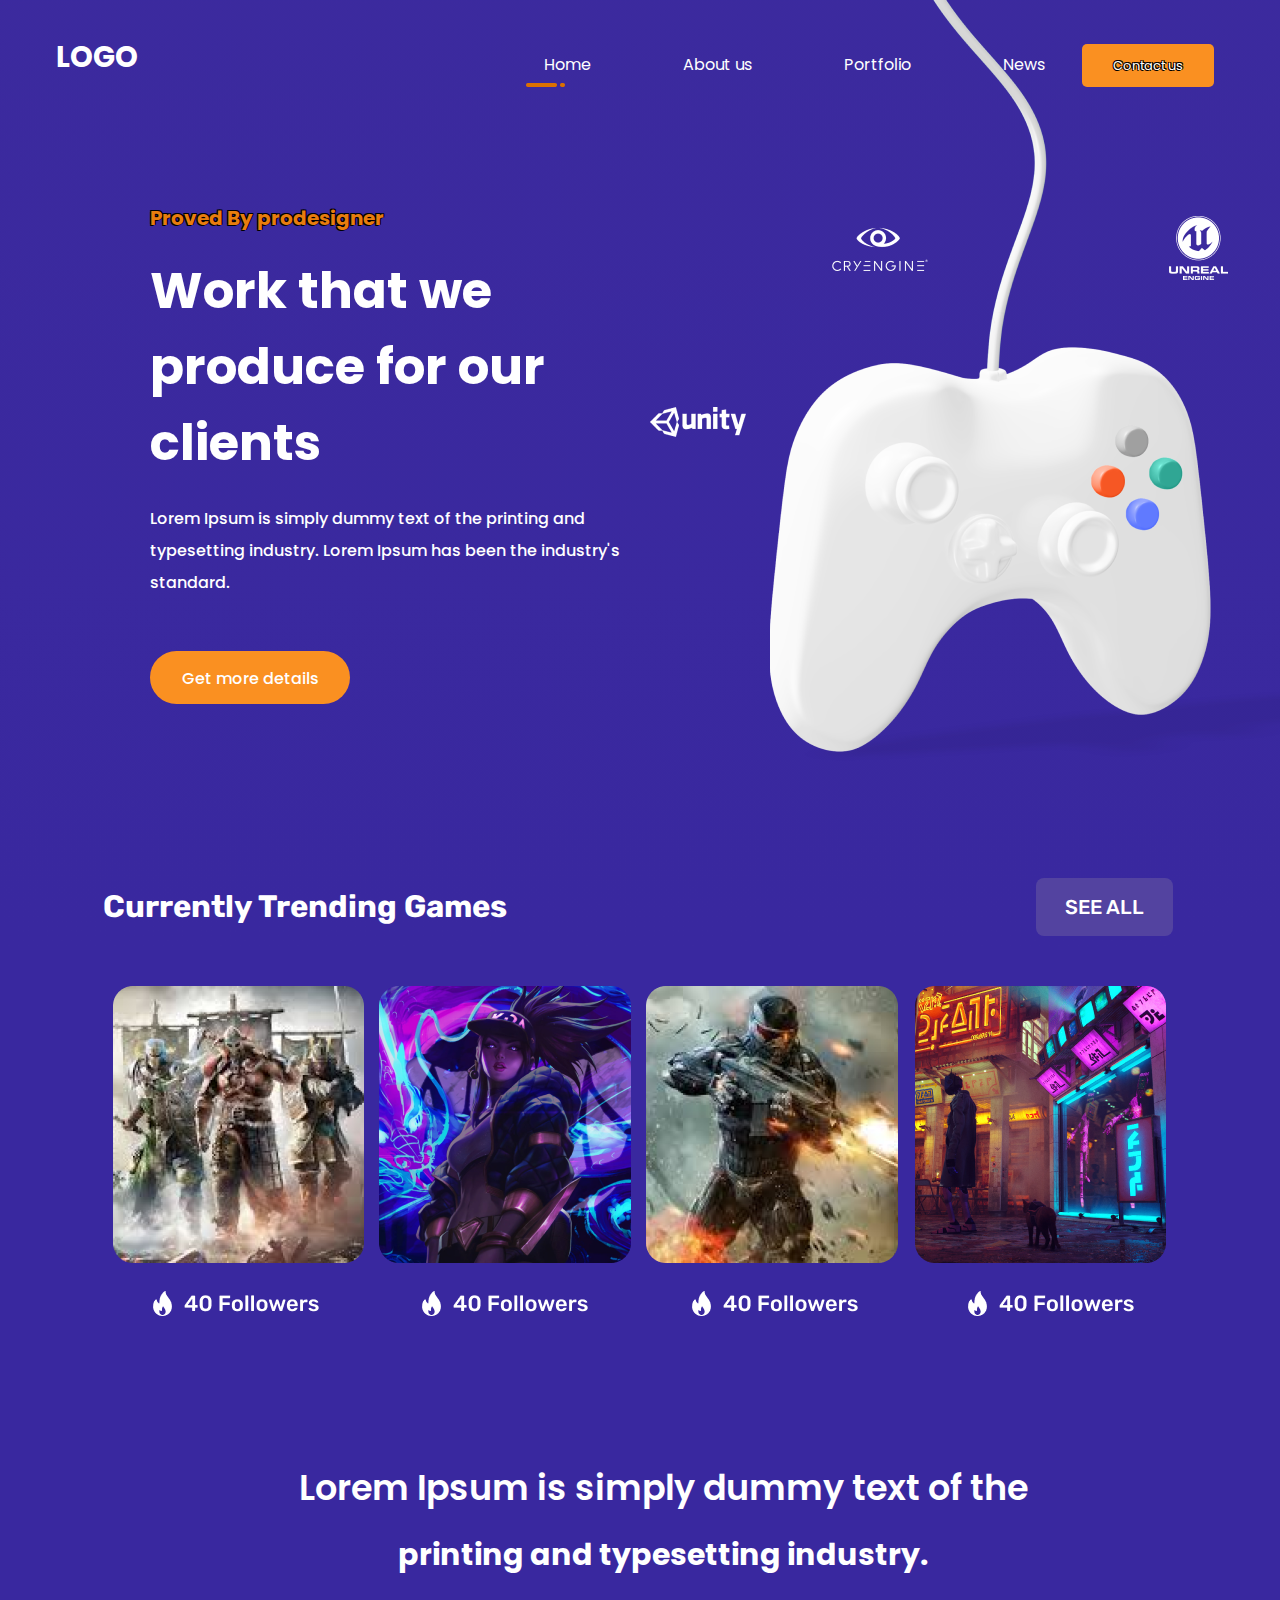
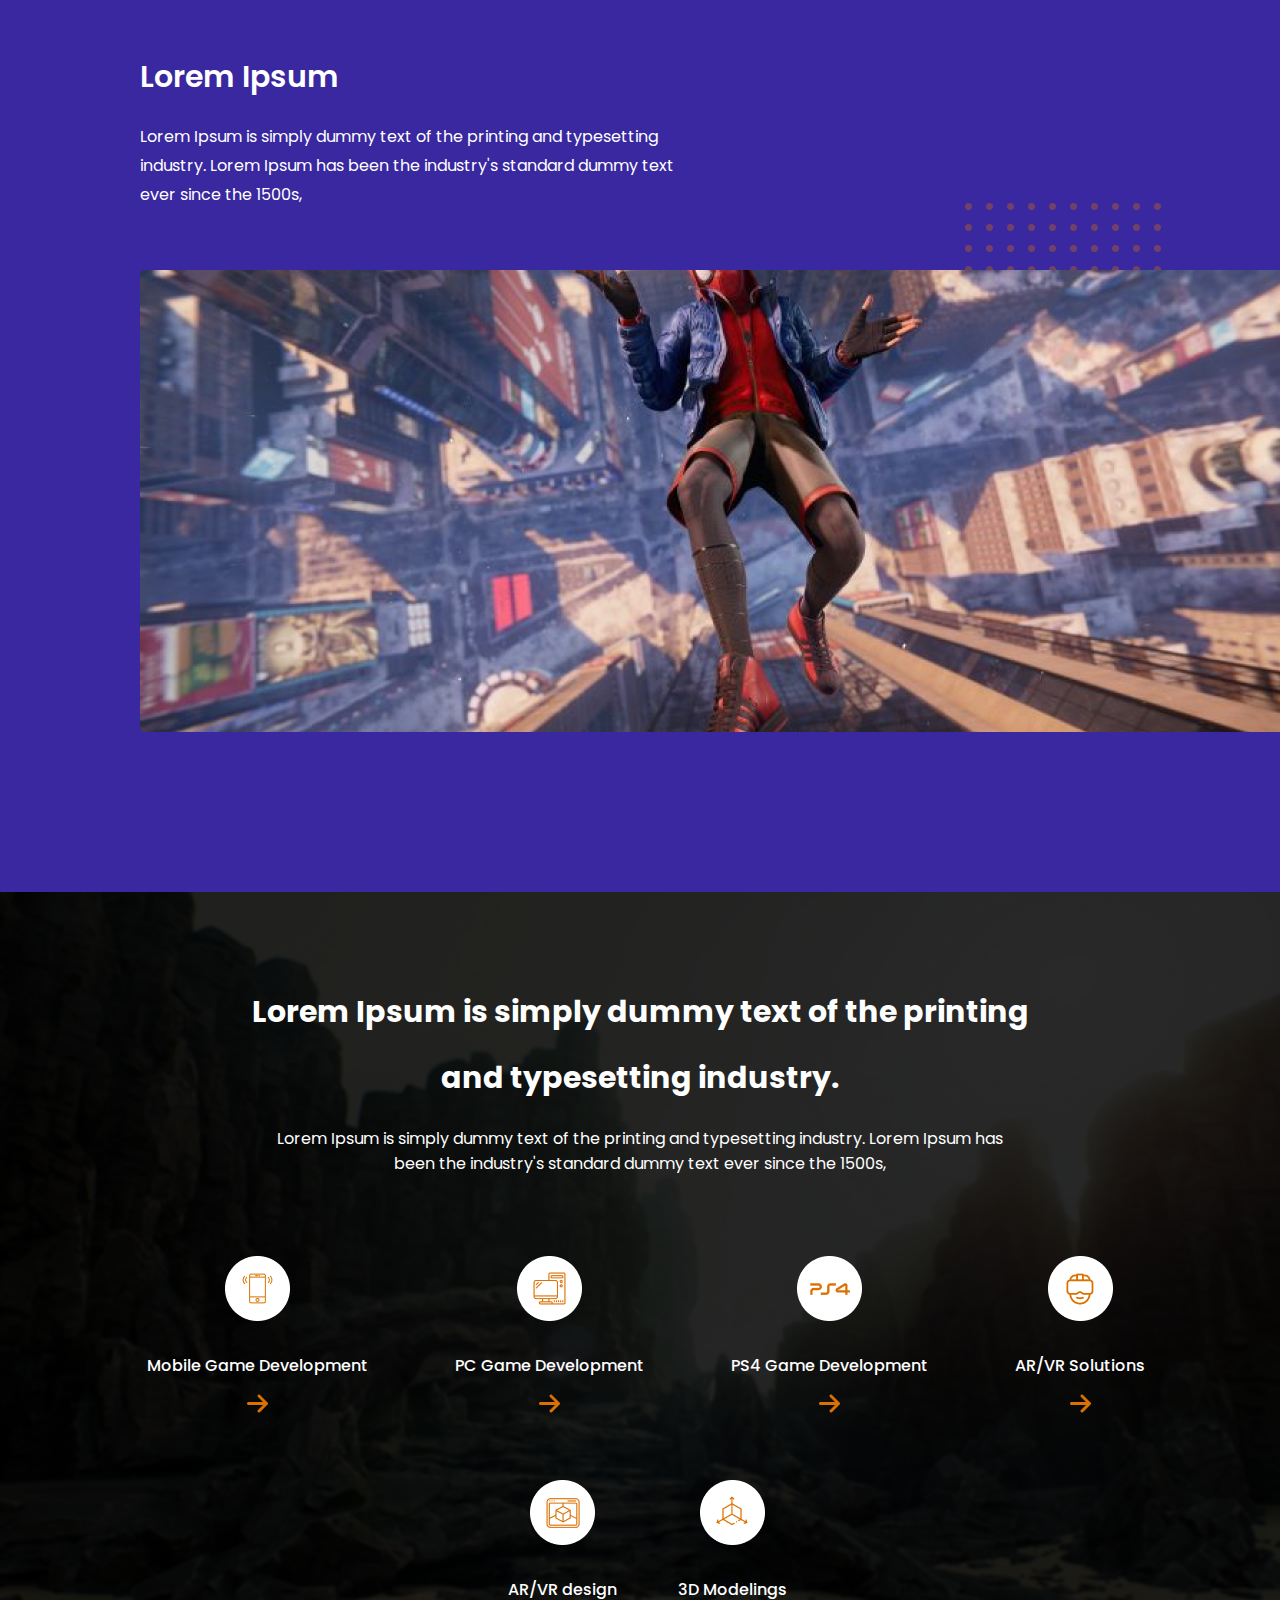
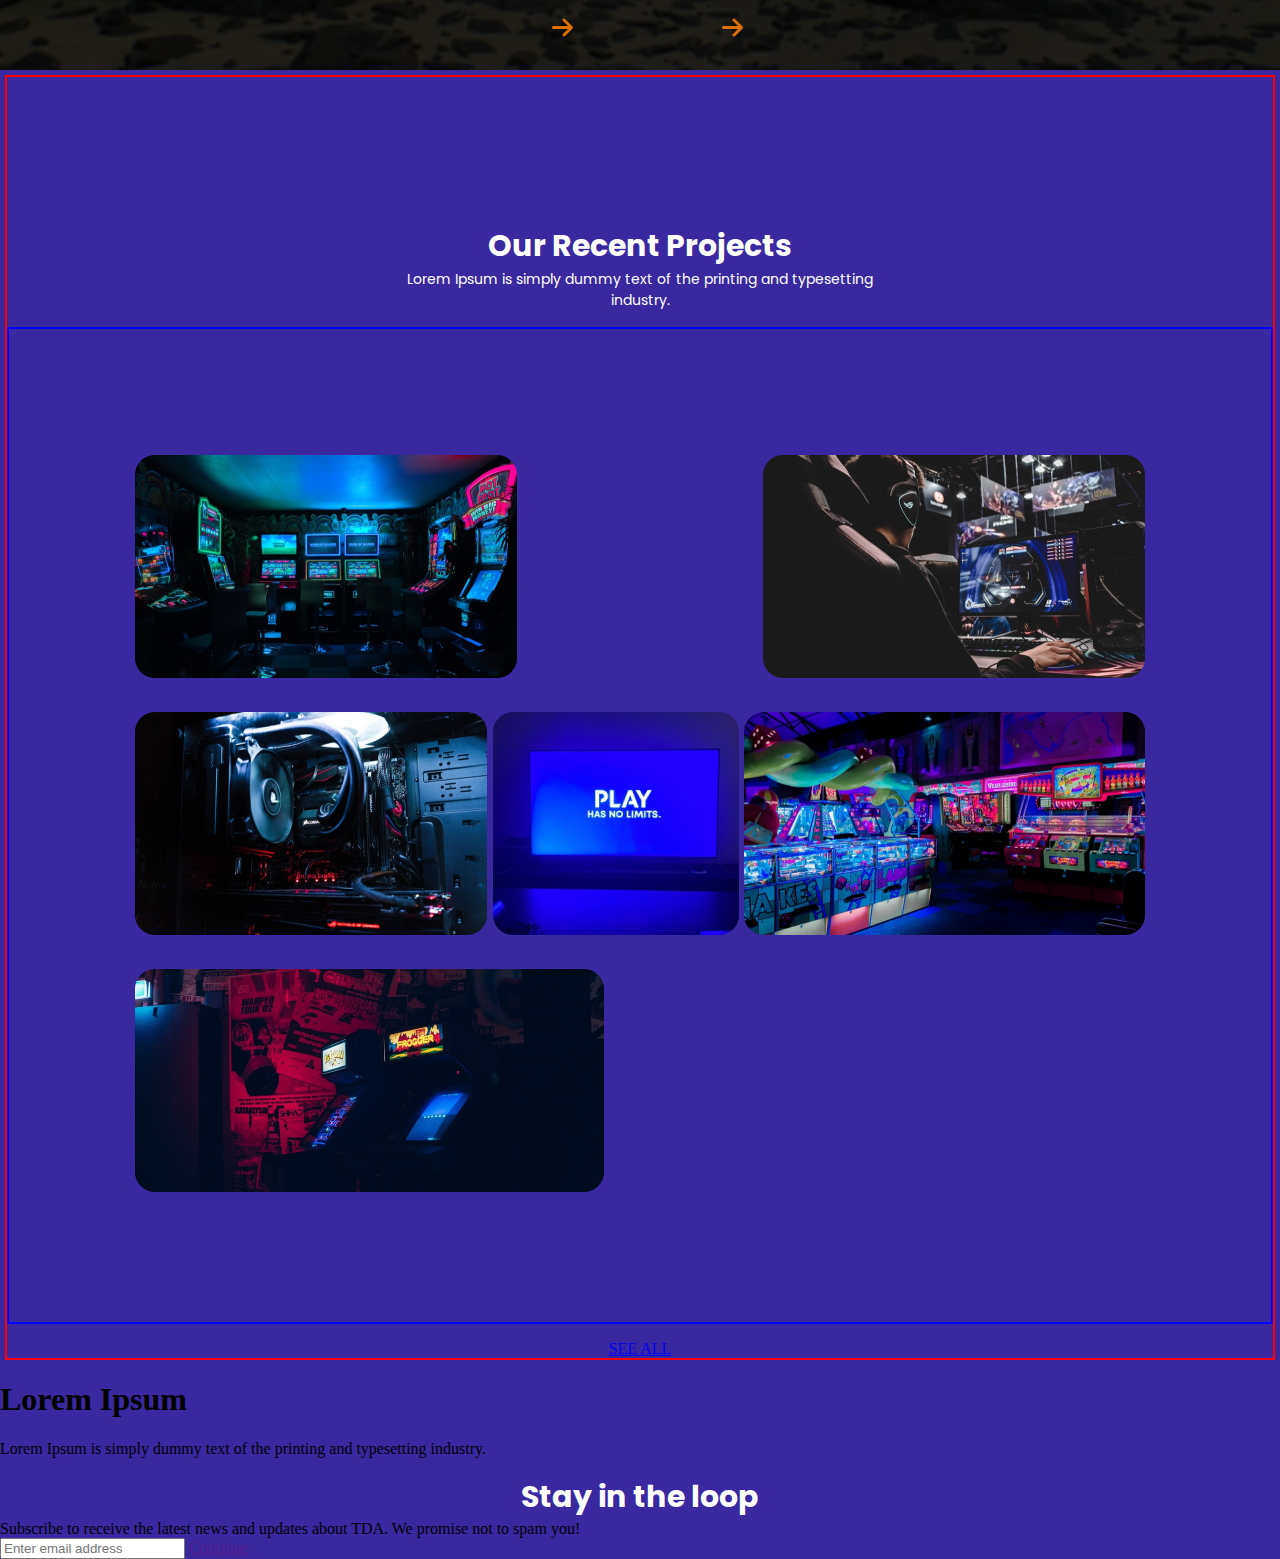
==== index.html @ 3918b53e "feat: added section subscribe" ====
<!DOCTYPE html>
<html lang="en">
  <head>
    <meta charset="UTF-8" />
    <meta name="viewport" content="width=device-width, initial-scale=1.0" />
    <title>Challenge 1</title>
    <link rel="stylesheet" href="css/body.css" />
    <link rel="stylesheet" href="css/header.css">
    <link rel="stylesheet" href="css/sections/joy-stick.css">
    <link rel="stylesheet" href="css/sections/trending-games.css">
    <link rel="stylesheet" href="css/sections/list-games.css">
    <link rel="stylesheet" href="css/sections/spiderman.css">
    <link rel="stylesheet" href="css/sections/multiplataform.css">
    <link rel="stylesheet" href="css/sections/projects.css">
    <link rel="stylesheet" href="css/sections/subscribe.css">
  </head>
  <body>
    <header class="container-header">
      <a id="logo" href="#">LOGO</a>
      <nav>
        <ul class="menu">
          <li><a href="#" id="home">Home</a></li>
          <li><a href="#" id="about-us">About us</a></li>
          <li><a href="#" id="portfolio">Portfolio</a></li>
          <li><a href="#" id="news">News</a></li>
          <li><a href="#" id="btn-contact-us">Contact us</a></li>
        </ul>
        <img id="retangle-element" src="images/retangle-element.png" alt="element">
      </nav>
    </header>
    <main>
      <section class="container-section-joy-stick">
        <p id="pharagraph-1">Proved By prodesigner</p>
        <h1 id="title">Work that we <br> produce for our <br> clients</h1>
        <p id="pharagraph-2">Lorem Ipsum is simply dummy text of the printing and</p>
        <p id="pharagraph-2">typesetting industry. Lorem Ipsum has been the industry's</p>
        <p id="pharagraph-2"> standard.</p>
        <a id="btn-more-details" href="#">Get more details</a>
        <figure class="container-figure">
          <img id="joy-stick" src="images/joy-stick.png" alt="Joy Stick">
          <img id="engines" src="images/engines-components 1.png" alt="Engines">
        </figure>
      </section>
      <section class="container-trending-games">
        <h1>Currently Trending Games</h1>
        <a  href="#">SEE ALL</a>
      </section>
      <section class="container-list-games">
        <figure>
          <ul class="list-games">
            <li id="game-1"><img src="images/game-1.png" alt="Game-1"></li>
            <li id="game-2"><img src="images/game-2.png" alt="Game-3"></li>
            <li id="game-3"><img src="images/game-3.png" alt="Game-4"></li>
            <li id="game-4"><img src="images/game-4.png" alt="Game-5"></li>
          </ul>
          <ul class="list-followers">
            <li id="follower-1"><img src="images/40-Followers.png" alt="Follower"></li>
            <li id="follower-2"><img src="images/40-Followers.png" alt="Follower"></li>
            <li id="follower-3"><img src="images/40-Followers.png" alt="Follower"></li>
            <li id="follower-4"><img src="images/40-Followers.png" alt="Follower"></li>
          </ul>
        </figure>
      </section>
      <section class="container-spiderman">
        <h1 id="title-part-1">Lorem Ipsum is simply dummy text of the </h1>
        <h2 id="title-part-1">printing and typesetting industry.</h2>
        <span>Lorem Ipsum</span>
        <p>Lorem Ipsum is simply dummy text of the printing and typesetting</p>
        <p>industry. Lorem Ipsum has been the industry's standard dummy text</p>
        <p>ever since the 1500s,</p>
        <figure>
          <img id="orange-dots" src="images/orange-dots.png" alt="Orange-Dots">
          <img id="spiderman" src="images/spiderman.png" alt="Spider-Man">
        </figure>
      </section>
      <section class="container-multiplataform">
        <h1 id="title-part-2">Lorem Ipsum is simply dummy text of the printing</h1>
        <h2 id="title-part-3">and typesetting industry.</h2>
        <span>Lorem Ipsum is simply dummy text of the printing and typesetting industry. Lorem Ipsum has been the industry's standard dummy text ever since the 1500s,</span>
        <ul class="list-multiplataform">
          <li>
            <img src="images/mobile.png" alt="Mobile Game Development">
            <p>Mobile Game Development</p>
            <img src="images/rigth-arrow.png" alt="Right Arrow">
          </li>
          <li>
            <img src="images/pc-game.png" alt="PC Game Development">
            <p>PC Game Development</p>
            <img src="images/rigth-arrow.png" alt="Right Arrow">
          </li>
          <li>
            <img src="images/ps4.png" alt="PS4 Game Development">
            <p>PS4 Game Development</p>
            <img src="images/rigth-arrow.png" alt="Right Arrow">
          </li>
          <li>
            <img src="images/ar-vr-solutions.png" alt="AR/VR Solutions">
            <p>AR/VR Solutions</p>
            <img src="images/rigth-arrow.png" alt="Right Arrow">
          </li>
          <li id="ar-design">
            <img src="images/ar-vr-designer.png" alt="AR/VR Design">
            <p>AR/VR design</p>
            <img src="images/rigth-arrow.png" alt="Right Arrow">
          </li>
          <li id="modeling-3d">
            <img src="images/3D.png" alt="3D Modelings">
            <p>3D Modelings</p>
            <img src="images/rigth-arrow.png" alt="Right Arrow">
          </li>     
        </ul>
      </section>
      <section class="container-projects">
        <h1>Our Recent Projects</h1>
        <span>Lorem Ipsum is simply dummy text of the printing and typesetting industry.</span>
        <ul class="list-projects">
          <li><img src="images/Project-1.png" alt="Project 1"></li>
          <li><img src="images/Project-2.png" alt="Project 2"></li>
          <li><img src="images/Project-3.png" alt="Project-3"></li>
          <li><img src="images/Project-4.png" alt="Project 4"></li>
          <li><img src="images/Project-5.png" alt="Project 5"></li>
          <li><img src="images/Project-6.png" alt="Project 6"></li>
        </ul>
        <a  href="#">SEE ALL</a>
      </section>
      <section class="container-subscribe">
        <h1>Lorem Ipsum</h1>
        <p>Lorem Ipsum is simply dummy text of the printing and typesetting industry.</p>
        <div class="box-subscribe">
          <div class="text-box">
            <h2>Stay in the loop</h2>
            <span>Subscribe to receive the latest news and updates about TDA.
              We promise not to spam you!</span>
          </div>
          <form class="form">
            <input type="text" placeholder="Enter email address">
            <a href="">Continue</a>
          </form>
        </div>
      </section>
    </main> 
    <script src="script.js"></script>
  </body>
</html>
---- css/body.css ----
@font-face {
    font-family: "Poppins-Regular";
    src: url(../fonts/Poppins/Poppins-Regular.ttf);
}

@font-face {
    font-family: "Poppins-ExtraBold";
    src: url(../fonts/Poppins/Poppins-ExtraBold.ttf);
}

@font-face {
    font-family: "Poppins-Bold";
    src: url(../fonts/Poppins/Poppins-Bold.ttf);
}

@font-face {
    font-family: "Poppins-Medium";
    src: url(../fonts/Poppins/Poppins-Medium.ttf);
}

@font-face {
    font-family: "Rubik-Bold";
    src: url(../fonts/Rubik/Rubik-Bold.ttf);
}

@font-face {
    font-family: "Rubik-Medium";
    src: url(../fonts/Rubik/Rubik-Medium.ttf);
}

@font-face {
    font-family: "Poppins-SemiBold";
    src: url(../fonts/Poppins/Poppins-SemiBold.ttf);
}

body {
    background: linear-gradient(0deg, #39289F 80%, #422F9C 150%);
    margin: 0;
}
---- css/header.css ----
.container-header {
    display: flex;
    justify-content: space-between;
    flex-flow: row nowrap;
    margin-top: 36px;
}

#logo {
    font-family: "Poppins-Bold";
    font-size: 29px;
    margin-left: 56px;
    text-decoration: none;
    color: #FFFFFF;
}

.menu {
    font-size: 16px;
    font-family: "Poppins-Regular";
    text-align: center;
    display: flex;
    list-style: none;
}

#home, #about-us, #portfolio, #news {
    color: #FFFFFF;
    flex-flow: row wrap;
    text-decoration: none;
    margin-left: 92px;
}

#btn-contact-us {
    background-color: #FA9021;
    color: #FFFFFF;
    border-radius: 5px;
    font-size: 13px;
    padding: 12px 31px;
    text-decoration: none;
    align-items: center;
    margin-left: 37px;
    margin-right: 66px;
    text-shadow: 
        -1px -1px 0px #000000, 
        -1px 1px 0px #000000,                    
        1px -1px 0px #000000,                  
        1px 0px 0px #000000;
}

#retangle-element {
    display: block;
    margin-top: -10px;
    margin-left: 114px; 
}
---- css/sections/joy-stick.css ----
.container-section-joy-stick {
    display: flex;
    flex-direction: column;
    margin-top: 96px;
    padding-left: 150px;
}

#pharagraph-1 {
    font-family: "Poppins-Bold";
    font-size: 20px;
    color: #E87D0E;
    text-shadow: 
        -1px -1px 0px #000000, 
        -1px 1px 0px #000000,                    
        1px -1px 0px #000000,                  
        1px 0px 0px #000000;
}

#title {
    font-family: "Poppins-Bold";
    font-size: 50px;
    color: #FFFFFF;
    margin-top: 0;
}

#pharagraph-2 {
    font-family: "Poppins-Medium";
    font-size: 16px;
    color: #FFFFFF;
    margin-top: -9px;
}

#btn-more-details {
    font-family: "Poppins-Medium";
    background-color: #FA9021;
    color: #FFFFFF;
    border-radius: 30px;
    padding-top: 15px;
    font-size: 16px;
    text-align: center;
    text-decoration: none;
    width: 200px;
    height: 38px;
    margin-top: 40px;
}

#joy-stick {
    position: absolute;
    top: 0; 
    margin: 0px 580px;
    z-index: -1;
}

#engines {
    position: absolute;
    top: 200px;
    margin-left: 460px;
}
---- css/sections/trending-games.css ----
.container-trending-games {
    display: flex;
    justify-content: space-around;
    align-items: center;
    flex-flow: row wrap;
    margin-top: 132px;
}

.container-trending-games h1 {
    font-family: "Rubik-Bold";
    font-size: 31px;
    color: #FFFFFF;
    margin-left: -162px;
}

.container-trending-games a {
    font-family: "Rubik-Medium";
    font-size: 20px;
    text-decoration: none;
    color: #FFFFFF;
    text-align: center;
    background-color: #5444a0fa;
    padding: 17px 29px;
    border-radius: 8px;
    margin-right: -157px;
}
---- css/sections/list-games.css ----
.container-list-games {
    margin-top: 40px;
}

.list-games {
    display: flex;
    justify-content: space-evenly;
    list-style: none;
}

#game-1 {
    margin-left: 18px;
}

#game-2 {
    margin-left: 1px;
}

#game-3 {
    margin-right: 3px;
}

#game-4 {
    margin-right: 59px;
}

.list-followers {
    display: flex;
    justify-content: space-evenly;
    list-style: none;
}

#follower-1 {
    margin-left: -30px;
}

#follower-3 {
    margin-right: 7px;
}

#follower-4 {
    margin-right: 5px;
}
---- css/sections/spiderman.css ----
.container-spiderman {
    display: flex;
    flex-flow: column wrap;
    margin-top: 133px;
}

.container-spiderman h1, h2 {
    font-family: "Poppins-SemiBold";
    font-size: 35px;
    color: #FFFFFF;
    text-align: center;
    width: 750px;
    margin: 0 auto;
    overflow-wrap: break-word;
    word-wrap: break-word;
    margin-bottom: 18px;
}

.container-spiderman span {
    font-family: "Poppins-SemiBold";
    font-size: 30px;
    color: #FFFFFF;
    margin: 76px 20px 20px 140px;
}

.container-spiderman p {
    font-family: "Poppins-Regular";
    font-size: 16px;
    color: #FFFFFF;
    overflow-wrap: break-word;
    word-wrap: break-word;
    margin: 4px 40px 0px 140px;
    width: 550px;
}

#spiderman {
    margin: 47px 0px 140px 100px;
}

#orange-dots {
    margin-left: 925px;
    position: absolute;
    z-index: -1;
    margin-top: -20px;
}
---- css/sections/multiplataform.css ----
.container-multiplataform {
    margin-top: 100px;
    text-align: center;
    margin: 0 auto;
    display: flex;
    flex-flow: column;
    background-image: url("/images/multiplataform-backgroundpng.png");
    background-position: center;
    background-size: cover;
    position: relative;
}

.container-multiplataform h1, h2 {
    font-family: "Poppins-Bold";
    font-size: 30px;
    color: #FFFFFF;
    margin: 0 auto;
}
.container-multiplataform h1 {
    margin-top: 97px;
}

.container-multiplataform h2 {
    margin-top: 20px;
    margin-bottom: 25px;
}

.container-multiplataform span {
    font-family: "Poppins-Regular";
    font-size: 16px;
    color: #FFFFFF;
    overflow-wrap: break-word;
    word-wrap: break-word;
    margin: 0 auto;
    margin-bottom: 50px;
    width: 60%;
}

.list-multiplataform {
    font-family: "Poppins-Medium";
    font-size: 16px;
    color: #FFFFFF;
    margin-top: 20px;
    list-style: none;
    display: flex;
    flex-flow: row wrap;
    justify-content: space-evenly;
    align-content: space-around;
    width: 90%;
    margin-right: 30px;
    margin-left: 30px;
    row-gap: 40px;
}

.list-multiplataform li {
    padding: 10px;
    text-align: center;
}

.list-multiplataform p {
    margin-top: 25px;
}

#ar-design {
    padding-left: 398px;
}

#modeling-3d {
    padding-right: 395px;
}
---- css/sections/projects.css ----
.container-projects {
    margin-top: 60px;
    padding-top: 146px;
    display: flex;
    flex-flow: column nowrap;
    border: solid 2px red;
    margin: 5px;
    align-items: center;
}

.container-projects h1 {
    font-family: "Poppins-Bold";
    font-size: 30px;
    color: #FFFFFF;
    margin: 0 auto;
}

.container-projects span {
    font-family: "Poppins-Regular";
    font-size: 14px;
    color: #FFFFFF;
    text-align: center;
    margin: 0 auto;
    overflow-wrap: break-word;
    word-wrap: break-word;
    width: 490px;
}

.list-projects {
    list-style: none;
    display: flex;
    flex-flow: row wrap;
    justify-content: space-between;
    align-content: space-around;
    align-items: center;
    padding: 126px;
    border: solid 2px blue;
    row-gap: 30px;
}
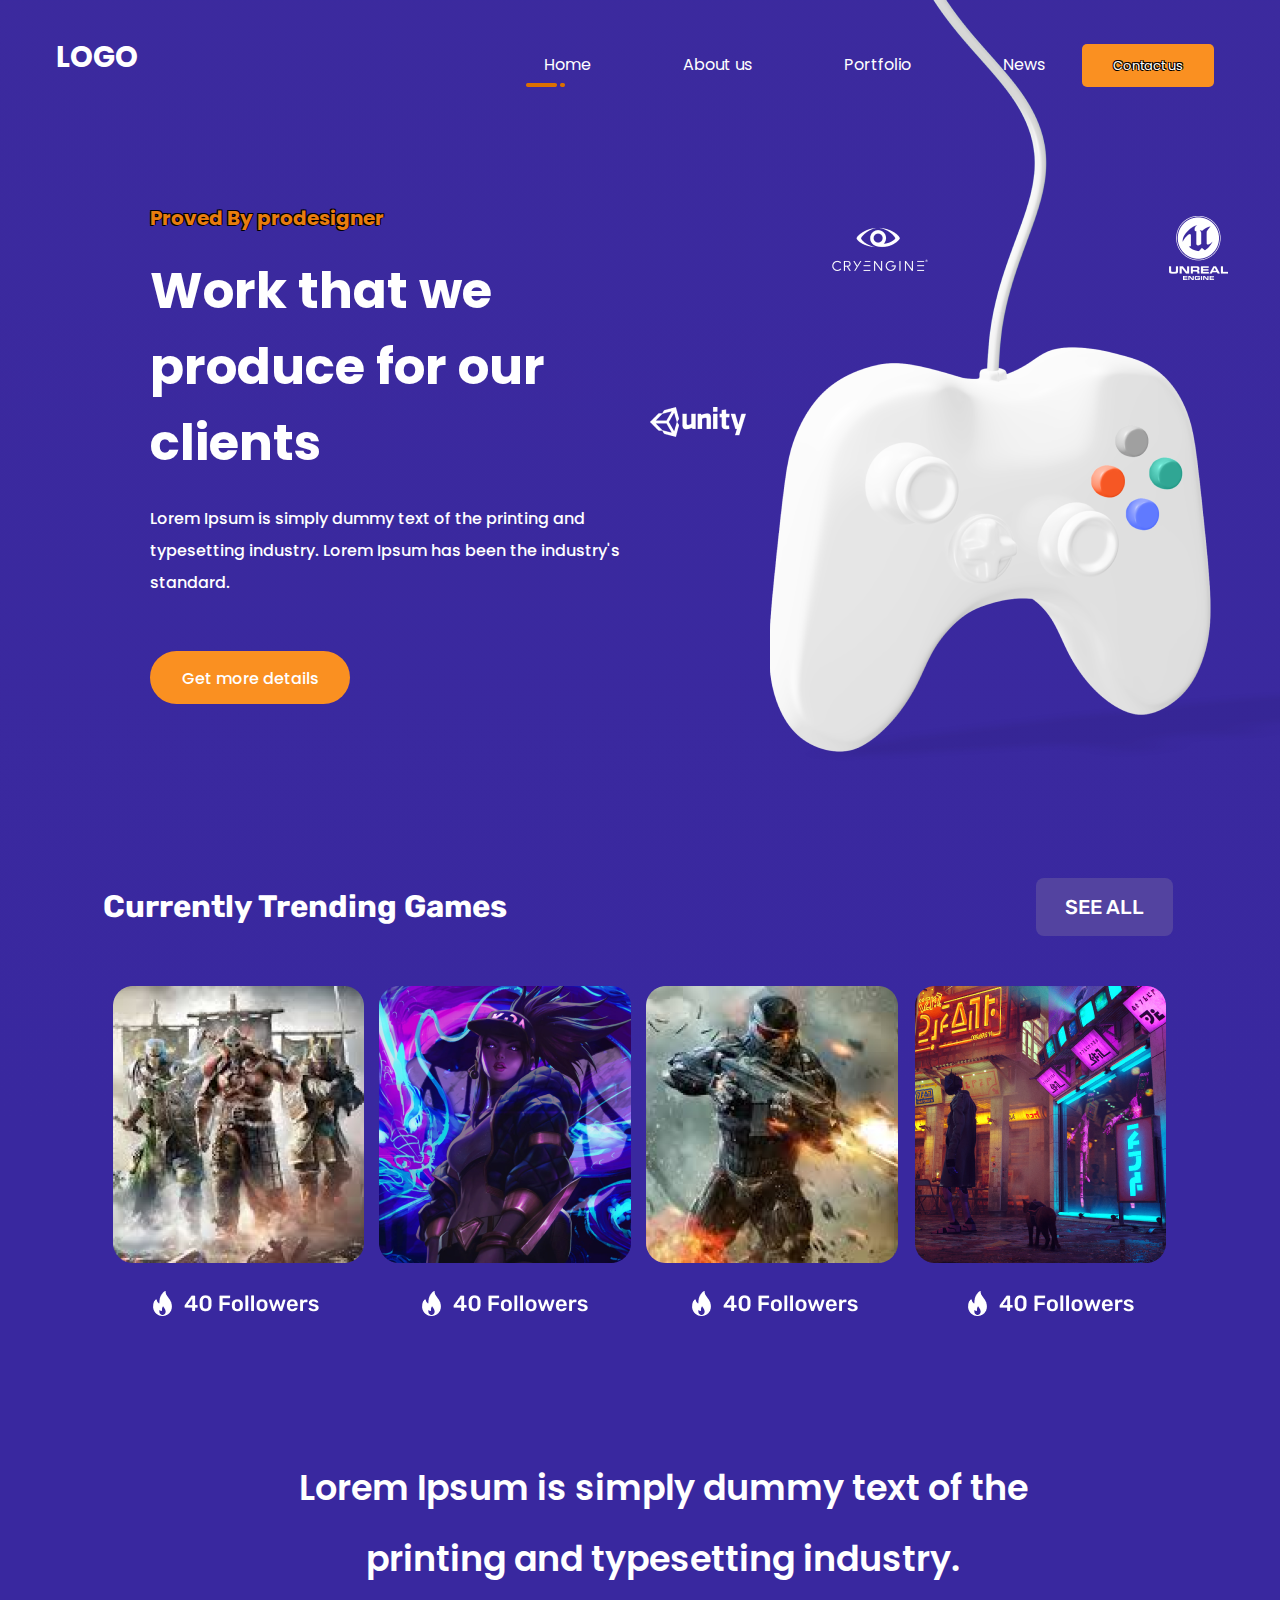
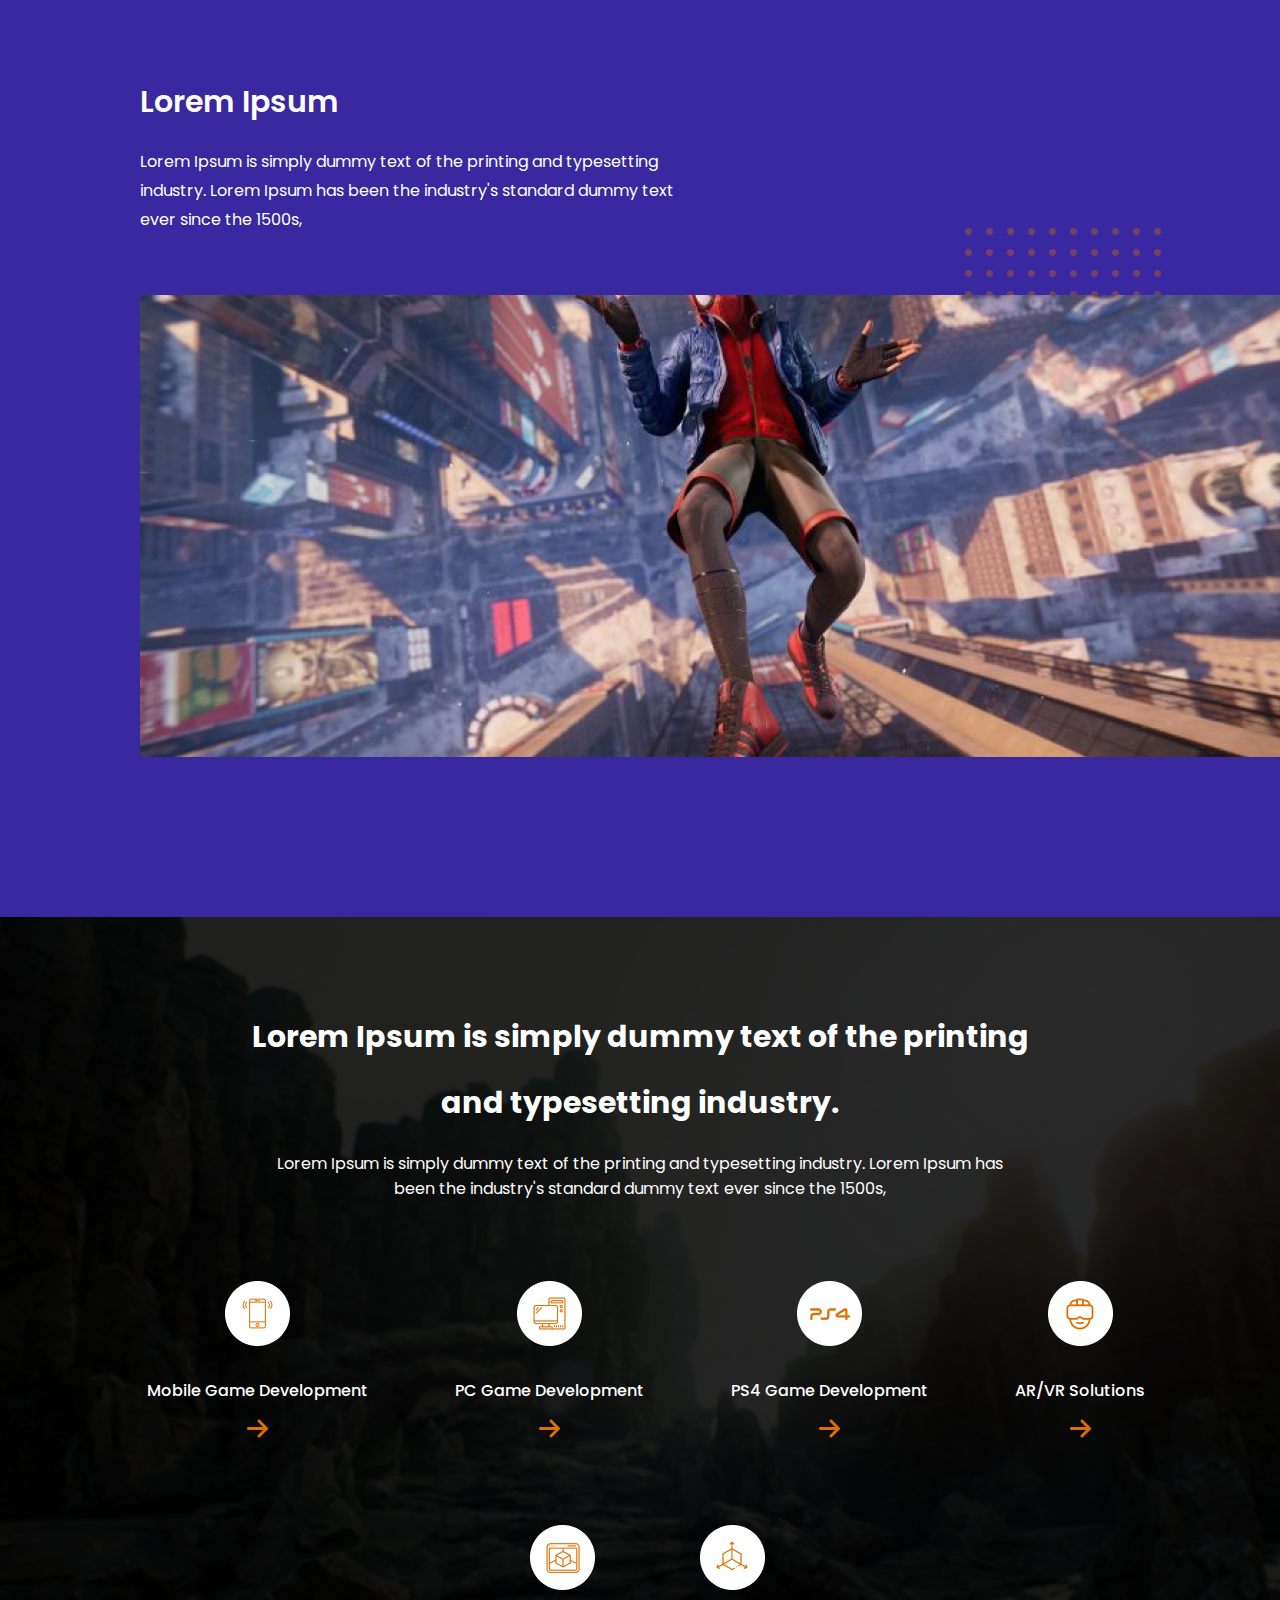
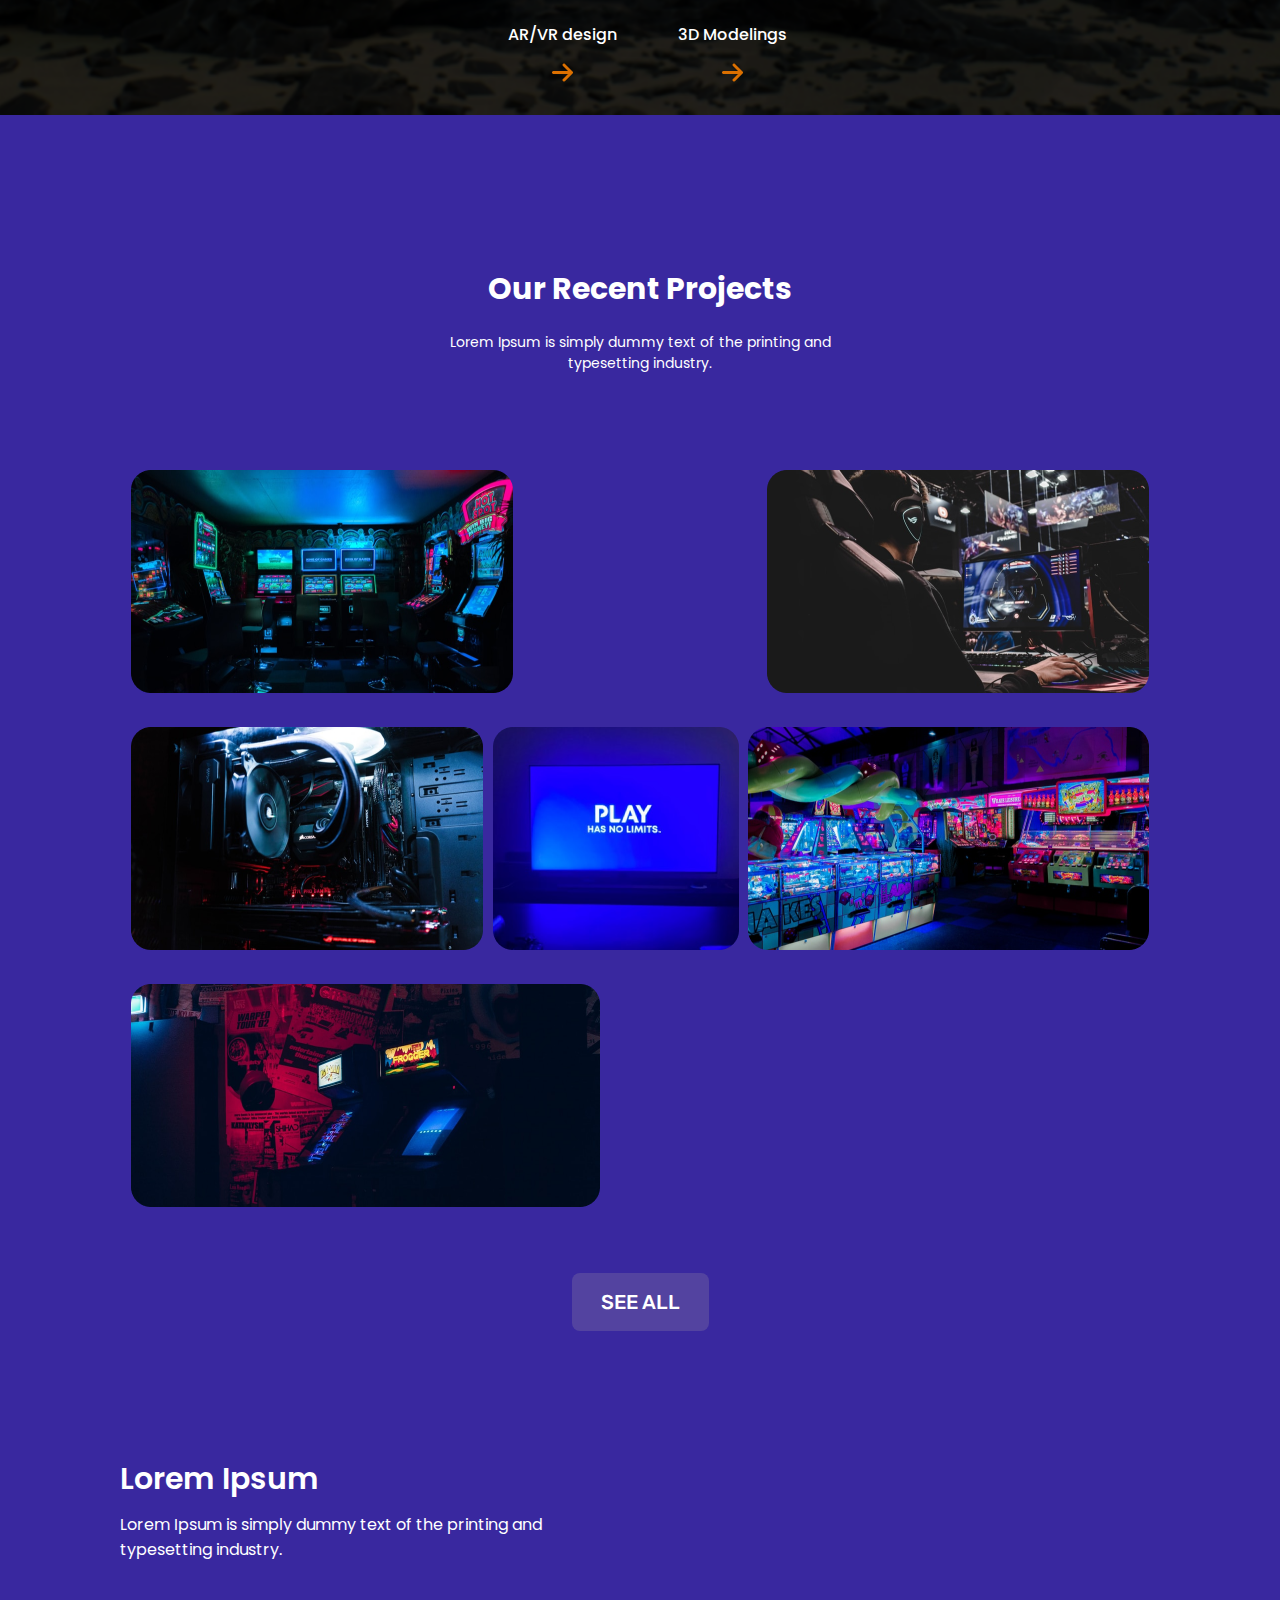
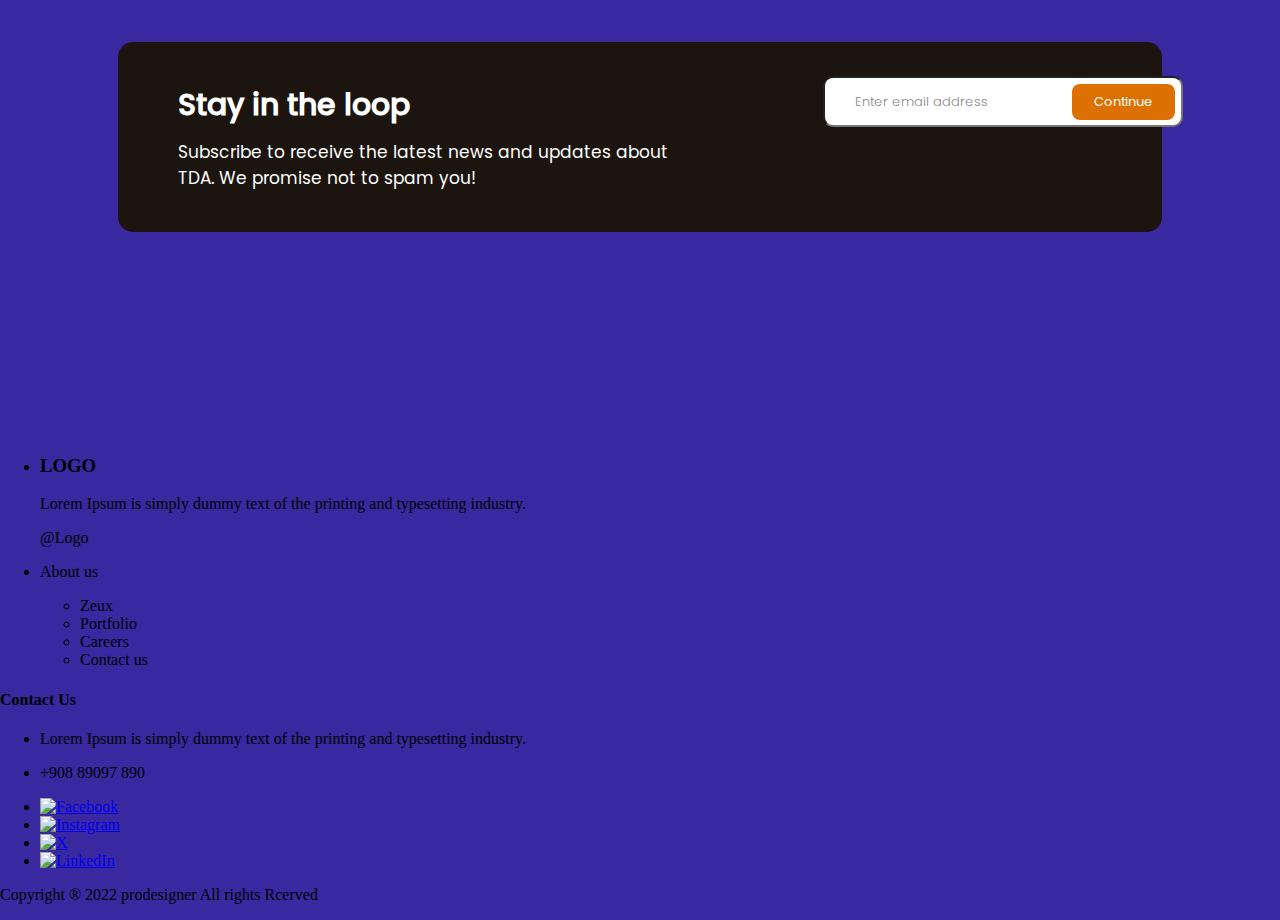
==== commit 77326ba1: "feat: added footer in homepage" ====
--- a/index.html
+++ b/index.html
@@ -13,6 +13,7 @@
     <link rel="stylesheet" href="css/sections/multiplataform.css">
     <link rel="stylesheet" href="css/sections/projects.css">
     <link rel="stylesheet" href="css/sections/subscribe.css">
+    <link rel="stylesheet" href="css/footer.css">
   </head>
   <body>
     <header class="container-header">
@@ -116,7 +117,7 @@
         <ul class="list-projects">
           <li><img src="images/Project-1.png" alt="Project 1"></li>
           <li><img src="images/Project-2.png" alt="Project 2"></li>
-          <li><img src="images/Project-3.png" alt="Project-3"></li>
+          <li><img src="images/Project-3.png" alt="Project 3"></li>
           <li><img src="images/Project-4.png" alt="Project 4"></li>
           <li><img src="images/Project-5.png" alt="Project 5"></li>
           <li><img src="images/Project-6.png" alt="Project 6"></li>
@@ -139,6 +140,54 @@
         </div>
       </section>
     </main> 
+    <footer class="container-footer">
+      <div class="footer">
+        <ul>
+          <li>
+            <div class="logo-footer">
+              <h3>LOGO</h3>
+              <span>Lorem Ipsum is simply dummy text of the printing and typesetting industry. </span>
+              <p>@Logo</p>
+            </div>
+          </li>
+          <li>
+            <div class="about-us-footer">
+              <p>About us</p>
+              <ul>
+                <li>Zeux</li>
+                <li>Portfolio</li>
+                <li>Careers</li>
+                <li>Contact us</li>
+              </ul>
+            </div>
+          </li>
+        </ul>
+        <li>
+          <div class="contact-us-footer">
+            <h4>Contact Us</h4>
+            <ul>
+              <li>
+                <span>Lorem Ipsum is simply dummy text of the printing and typesetting industry.</span>
+              </li>
+              <li><p>+908 89097 890</p></li>
+            </ul>
+          </div>
+        </li>
+        <li>
+          <div class="social-media">
+            <ul>
+              <li><a href="https://www.facebook.com/" target="_blank"><img src="images/icon-facebook.png" alt="Facebook"></a></li>
+              <li><a href="https://www.instagram.com/" target="_blank"><img src="images/icon-instagram.png" alt="Instagram"></a></li>
+              <li><a href="https://x.com/" target="_blank"><img src="images/icon-x.png" alt="X"></a></li>
+              <li><a href="https://www.linkedin.com/home" target="_blank"><img src="images/icon-linkedin.png" alt="LinkedIn"></a></li>
+            </ul>
+          </div>
+        </li>
+      </div>
+      <div class="baseboard">
+        <p>Copyright ® 2022 prodesigner All rights Rcerved</p>
+      </div>
+    </footer>
     <script src="script.js"></script>
   </body>
 </html>
--- a/css/body.css
+++ b/css/body.css
@@ -33,6 +33,11 @@
     src: url(../fonts/Poppins/Poppins-SemiBold.ttf);
 }
 
+@font-face {
+    font-family: "Poppins-Light";
+    src: url(../fonts/Poppins/Poppins-Light.ttf);
+}
+
 body {
     background: linear-gradient(0deg, #39289F 80%, #422F9C 150%);
     margin: 0;
--- a/css/sections/spiderman.css
+++ b/css/sections/spiderman.css
@@ -4,7 +4,7 @@
     margin-top: 133px;
 }
 
-.container-spiderman h1, h2 {
+#title-part-1 {
     font-family: "Poppins-SemiBold";
     font-size: 35px;
     color: #FFFFFF;
--- a/css/sections/multiplataform.css
+++ b/css/sections/multiplataform.css
@@ -10,17 +10,17 @@
     position: relative;
 }
 
-.container-multiplataform h1, h2 {
+#title-part-2, #title-part-3 {
     font-family: "Poppins-Bold";
     font-size: 30px;
     color: #FFFFFF;
     margin: 0 auto;
 }
-.container-multiplataform h1 {
+#title-part-2  {
     margin-top: 97px;
 }
 
-.container-multiplataform h2 {
+#title-part-3 {
     margin-top: 20px;
     margin-bottom: 25px;
 }
@@ -49,7 +49,7 @@
     width: 90%;
     margin-right: 30px;
     margin-left: 30px;
-    row-gap: 40px;
+    row-gap: 60px;
 }
 
 .list-multiplataform li {
--- a/css/sections/projects.css
+++ b/css/sections/projects.css
@@ -3,7 +3,6 @@
     padding-top: 146px;
     display: flex;
     flex-flow: column nowrap;
-    border: solid 2px red;
     margin: 5px;
     align-items: center;
 }
@@ -23,10 +22,12 @@
     margin: 0 auto;
     overflow-wrap: break-word;
     word-wrap: break-word;
-    width: 490px;
+    width: 35%;
+    margin-top: 20px;
 }
 
 .list-projects {
+    margin-top: -30px;
     list-style: none;
     display: flex;
     flex-flow: row wrap;
@@ -34,6 +35,17 @@
     align-content: space-around;
     align-items: center;
     padding: 126px;
-    border: solid 2px blue;
     row-gap: 30px;
+}
+
+.container-projects a {
+    margin-top: -80px;
+    font-family: "Rubik-Medium";
+    font-size: 20px;
+    text-decoration: none;
+    color: #FFFFFF;
+    text-align: center;
+    background-color: #5444a0fa;
+    padding: 17px 29px;
+    border-radius: 8px;
 }--- a/css/sections/subscribe.css
+++ b/css/sections/subscribe.css
@@ -0,0 +1,100 @@
+.container-subscribe {
+    display: flex;
+    flex-flow: column wrap;
+    padding-top: 100px;
+    height: 600px;
+}
+
+.container-subscribe h1 {
+    font-family: "Poppins-SemiBold";
+    color: #FFFFFF;
+    font-size: 30px;
+    margin-left: 120px;
+}
+
+.container-subscribe p {
+    font-family: "Poppins-Regular"; 
+    color: #FFFFFF;
+    font-size: 16px;
+    margin-top: -10px;
+    width: 40%;
+    margin-left: 120px;
+    margin-bottom: 80px;
+}
+
+.box-subscribe {
+    display: flex;
+    flex-flow: column wrap;
+    background-color: #1C140F;
+    width: 80%;
+    margin: 0 auto;
+    border-radius: 15px;
+    padding: 10px;
+    height: 170px;
+}
+
+.text-box {
+    display: flex;
+    flex-direction: column;
+    justify-content: space-between;
+    padding: 5px;
+    padding-left: 50px;
+}
+
+.text-box h2{
+    font-family: "Poppins-Medium";
+    font-size: 30px;
+    color: #FFFFFF;
+}
+
+.text-box span {
+    font-family: "Poppins-Regular";
+    font-size: 17px;
+    color: #FFFFFF;
+    word-wrap: break-word;
+    width: 50%;
+    margin-top: -40px;
+}
+
+.form {
+    display: flex;
+    flex-direction: column;
+    justify-content: center;
+    align-items: flex-end;
+    margin-left: 645px;
+    width: 40%;
+    position: relative;
+    margin-top: -120px;  
+}
+
+.form input {
+    font-family: "Poppins-Light";
+    font-size: 13px;
+    color: rgb(192, 88, 23);
+    width: 60%;
+}
+
+::-webkit-input-placeholder {
+    font-family: "Poppins-Light";
+    font-size: 13px;
+    color: #898989;
+}
+
+.form input[type="text"] {
+    border-radius: 10px;
+    height: 45px;
+    padding-left: 30px;
+    padding-right: 80px;
+}
+
+.form a {
+    font-family: "Poppins-Regular";
+    color: #FFFFFF;
+    background-color: #DC7000;
+    font-size: 13px;
+    text-decoration: none;
+    position: absolute;
+    padding: 8px 22px;
+    border-radius: 8px;
+    margin: 8px;
+}
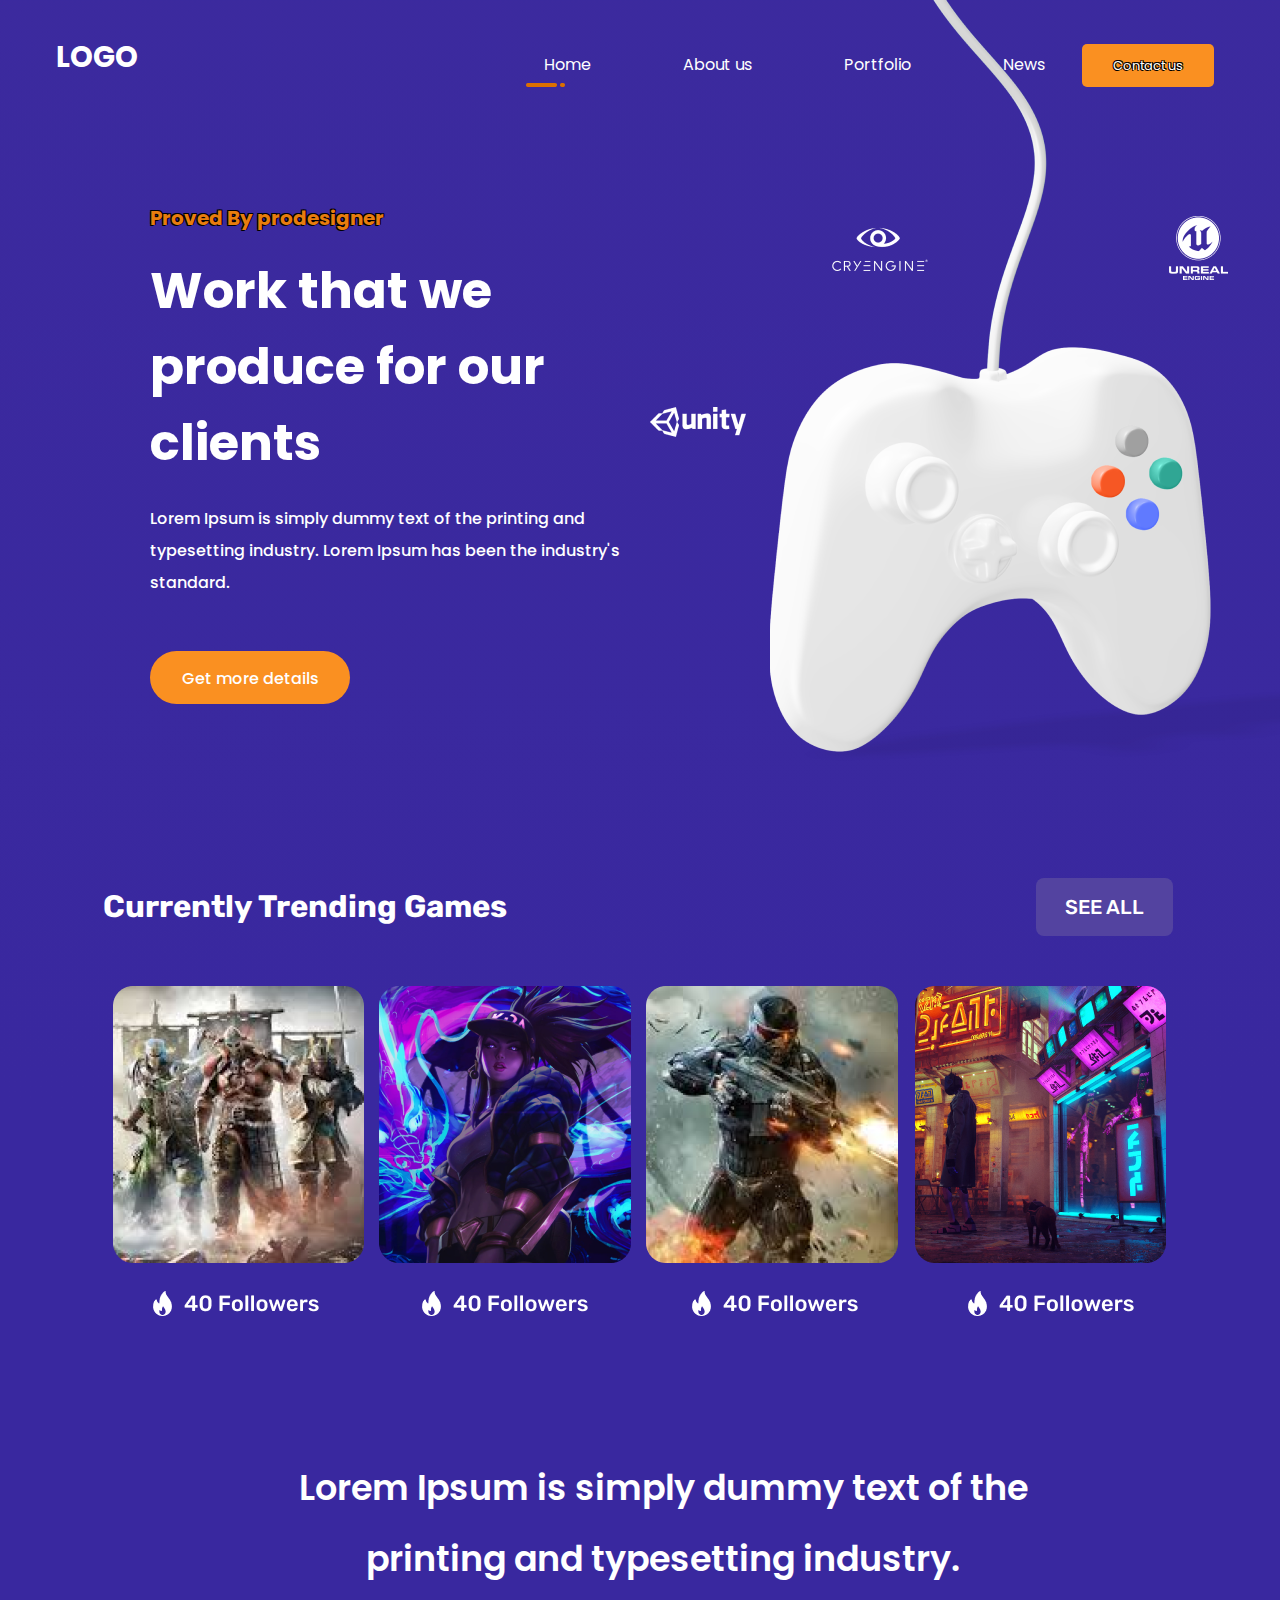
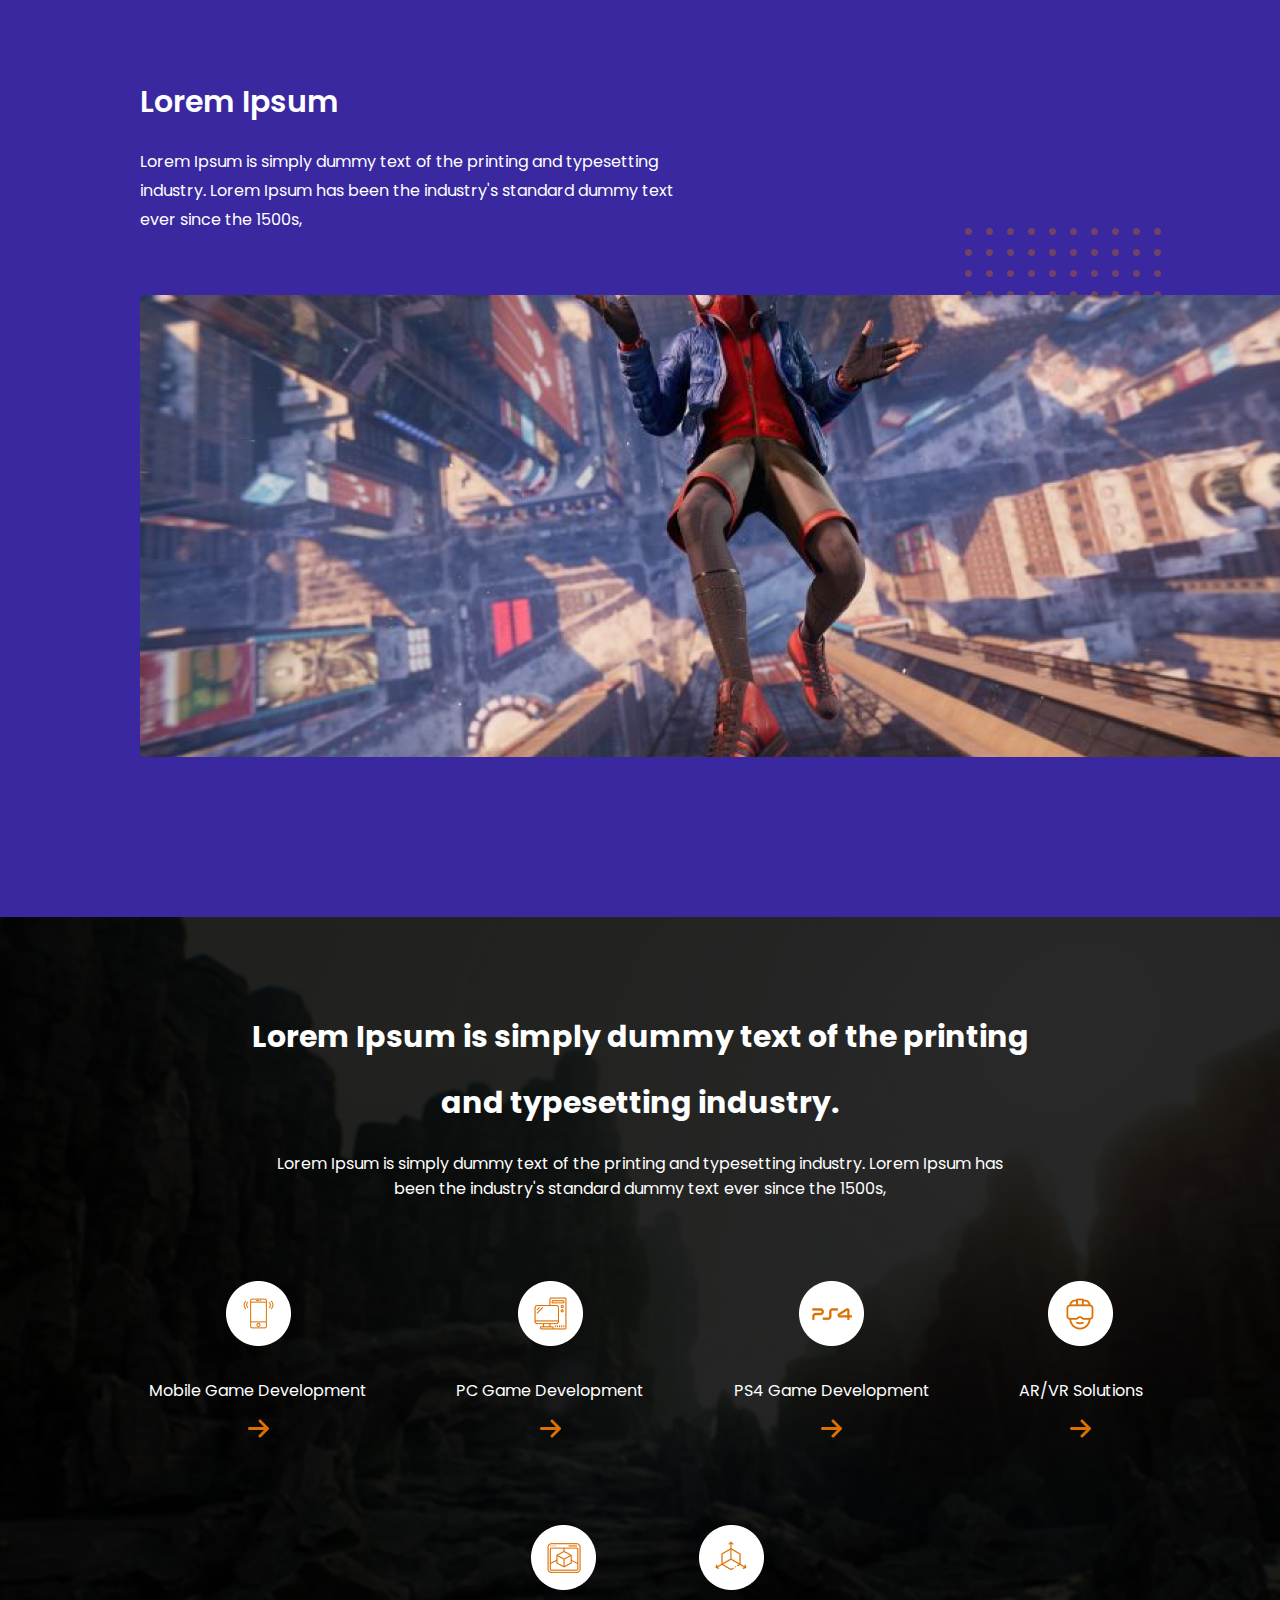
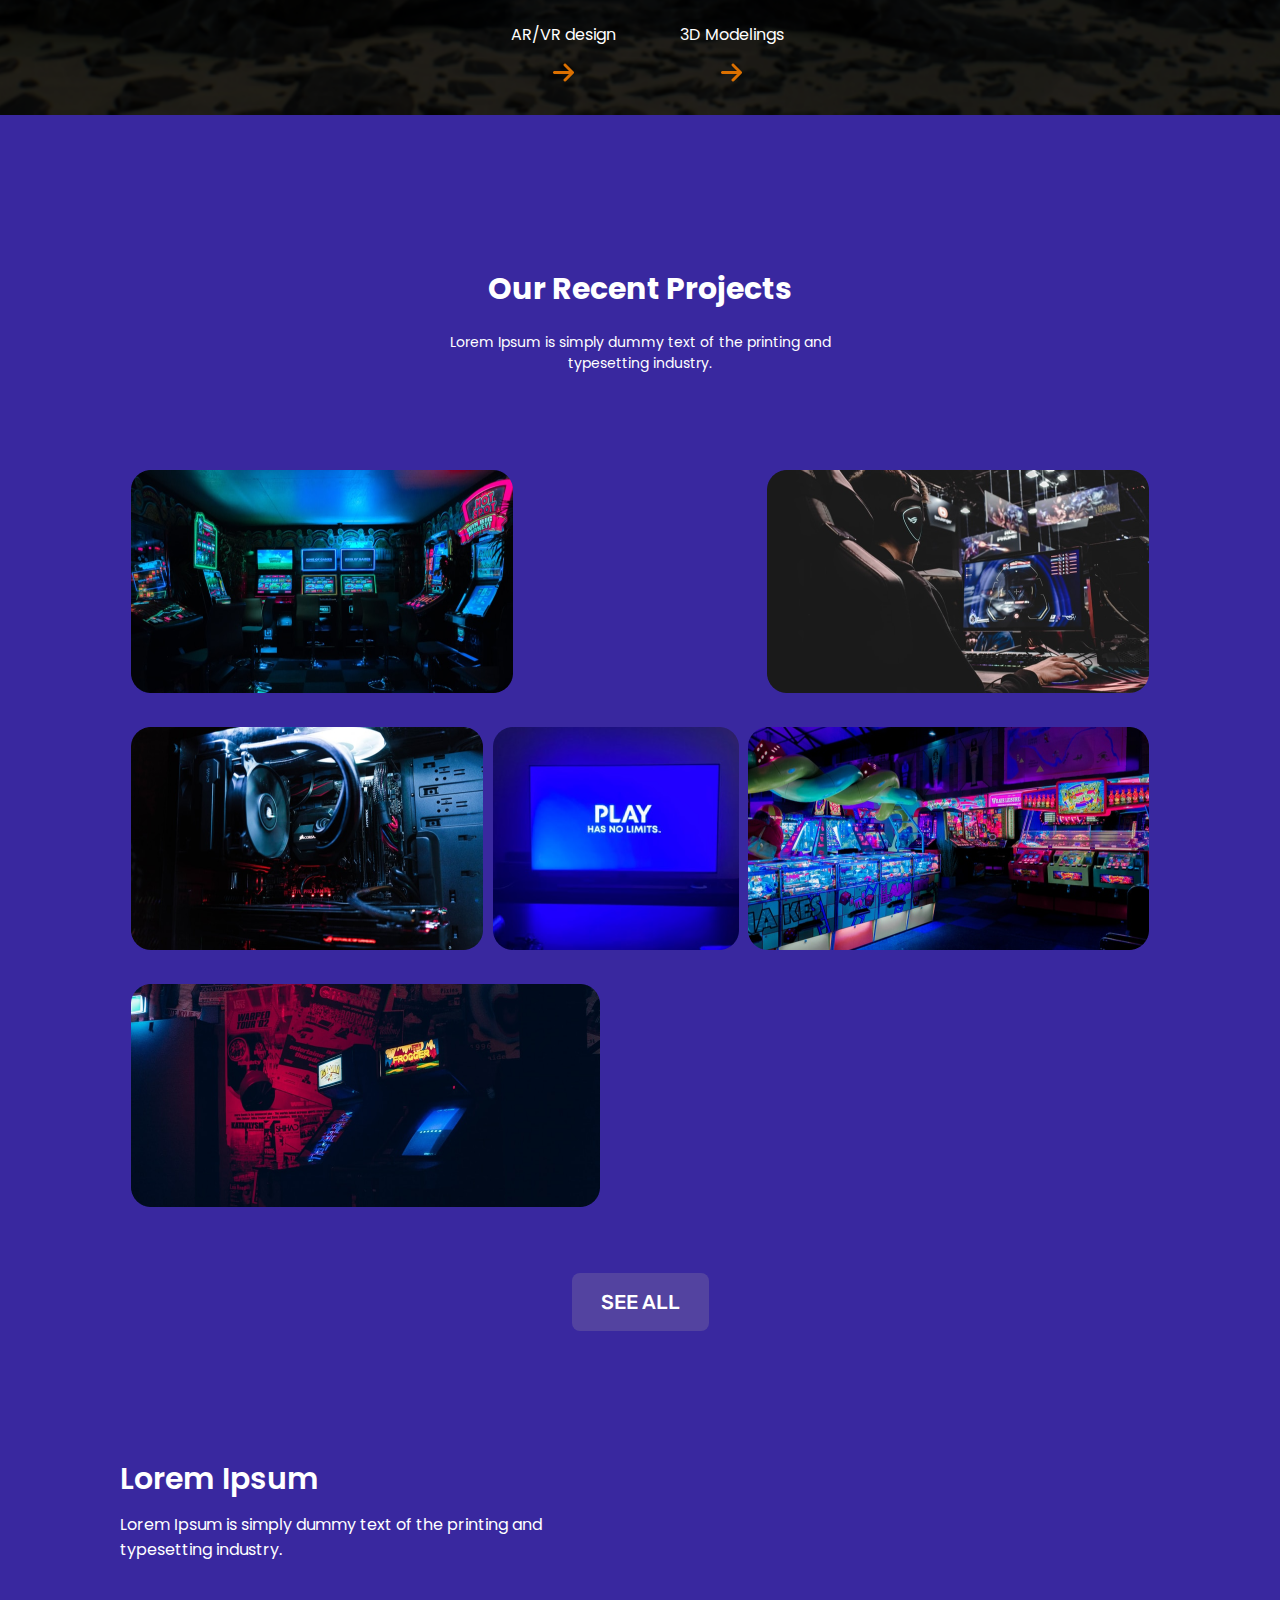
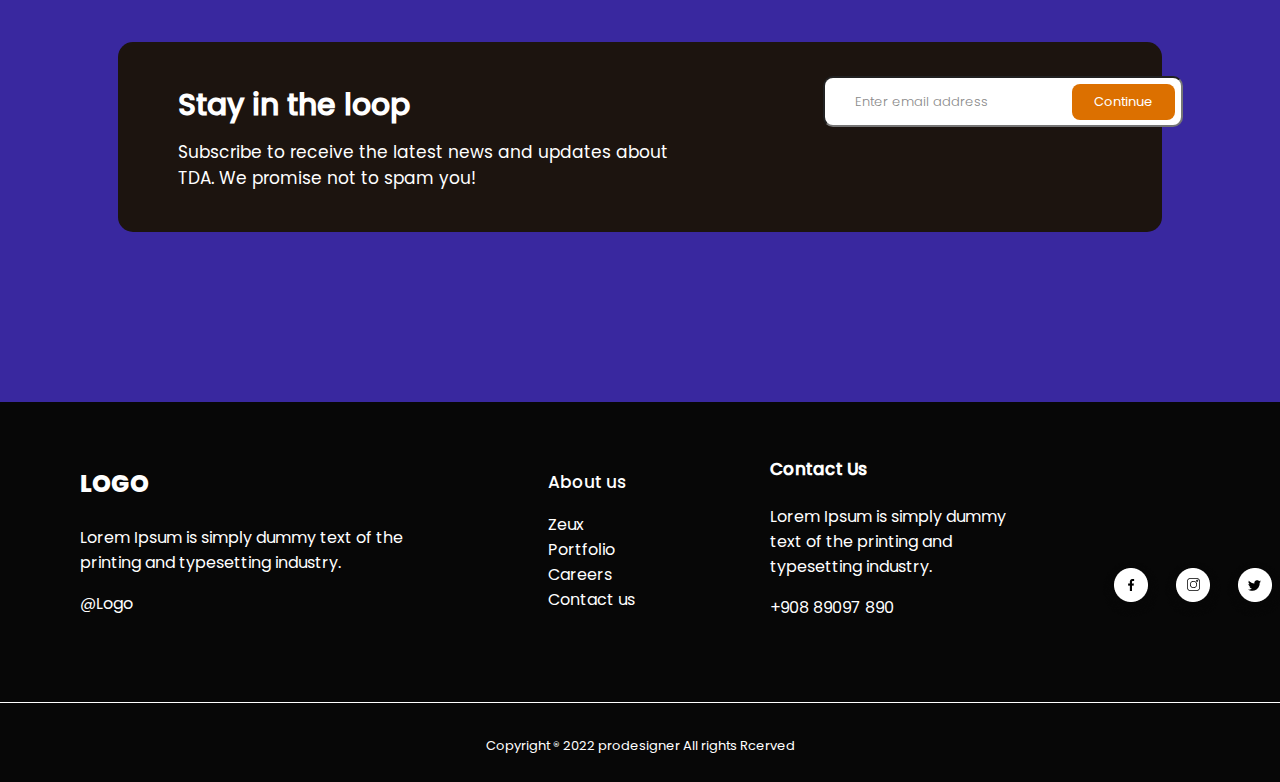
==== commit 339af0da: "feat: added pages folder and link with homepage to contact us" ====
--- a/index.html
+++ b/index.html
@@ -24,7 +24,7 @@
           <li><a href="#" id="about-us">About us</a></li>
           <li><a href="#" id="portfolio">Portfolio</a></li>
           <li><a href="#" id="news">News</a></li>
-          <li><a href="#" id="btn-contact-us">Contact us</a></li>
+          <li><a href="./pages/contact-us/index.html" id="btn-contact-us">Contact us</a></li>
         </ul>
         <img id="retangle-element" src="images/retangle-element.png" alt="element">
       </nav>
@@ -135,7 +135,7 @@
           </div>
           <form class="form">
             <input type="text" placeholder="Enter email address">
-            <a href="">Continue</a>
+            <a href="./pages/contact-us/index.html">Continue</a>
           </form>
         </div>
       </section>
--- a/css/footer.css
+++ b/css/footer.css
@@ -0,0 +1,110 @@
+.container-footer {
+    margin-top: -50px;
+    background-color: #070707;
+    height: 380px;
+}
+
+.footer {
+    max-width: 100%;
+    border-bottom: 1px solid #FFFFFF;
+    height: 300px;
+}
+
+.footer ul {
+    display: flex;
+    flex-flow: row nowrap;
+}
+
+.footer li {
+    list-style: none;
+}
+
+.logo-footer {
+    width: 55%;
+    padding: 40px;
+}
+
+.logo-footer h3 {
+    font-family: "Poppins-ExtraBold";
+    font-size: 24px;
+    color: #FFFFFF;
+}
+
+.logo-footer span {
+    font-family: "Poppins-Regular";
+    font-size: 16px;
+    color: #FFFFFF;
+}
+
+.logo-footer p {
+    font-family: "Poppins-Regular";
+    font-size: 16px;
+    color: #FFFFFF;
+}
+
+.about-us-footer {
+    height: 200px;
+    margin-left: -210px ;
+    padding: 50px;
+}
+
+.about-us-footer p {
+    font-family: "Poppins-Medium";
+    font-size: 17px;
+    color: #FFFFFF;
+}
+
+.about-us-footer ul {
+    display: flex;
+    flex-flow: column;
+}
+
+.about-us-footer li {
+    font-family: "Poppins-Regular";
+    font-size: 16px;
+    color: #FFFFFF;
+    list-style: none;
+    margin-left: -40px;
+}
+
+.contact-us-footer {
+    padding: 40px;
+    width: 21%;
+    margin-left: 730px;
+    margin-top: -325px;
+    width: 20%;
+}
+
+.contact-us-footer ul {
+    display: flex;
+    flex-flow: column;
+    margin-left: -40px;
+}
+.contact-us-footer h4 {
+    font-family: "Poppins-Medium";
+    font-size: 17px;
+    color: #FFFFFF;
+}
+
+.contact-us-footer span, p{
+    font-family: "Poppins-Regular";
+    font-size: 16px;
+    color: #FFFFFF;
+}
+
+.social-media {
+    width: 20%;
+    margin-left: 1060px;
+    justify-content: space-between;
+    align-content: space-around;
+    align-items: center;
+    margin-top: -150px;
+}
+
+.baseboard p {
+    font-family: "Poppins-Regular";
+    font-size: 13px;
+    color: #FFFFFF;
+    text-align: center;
+    padding-top: 20px;
+}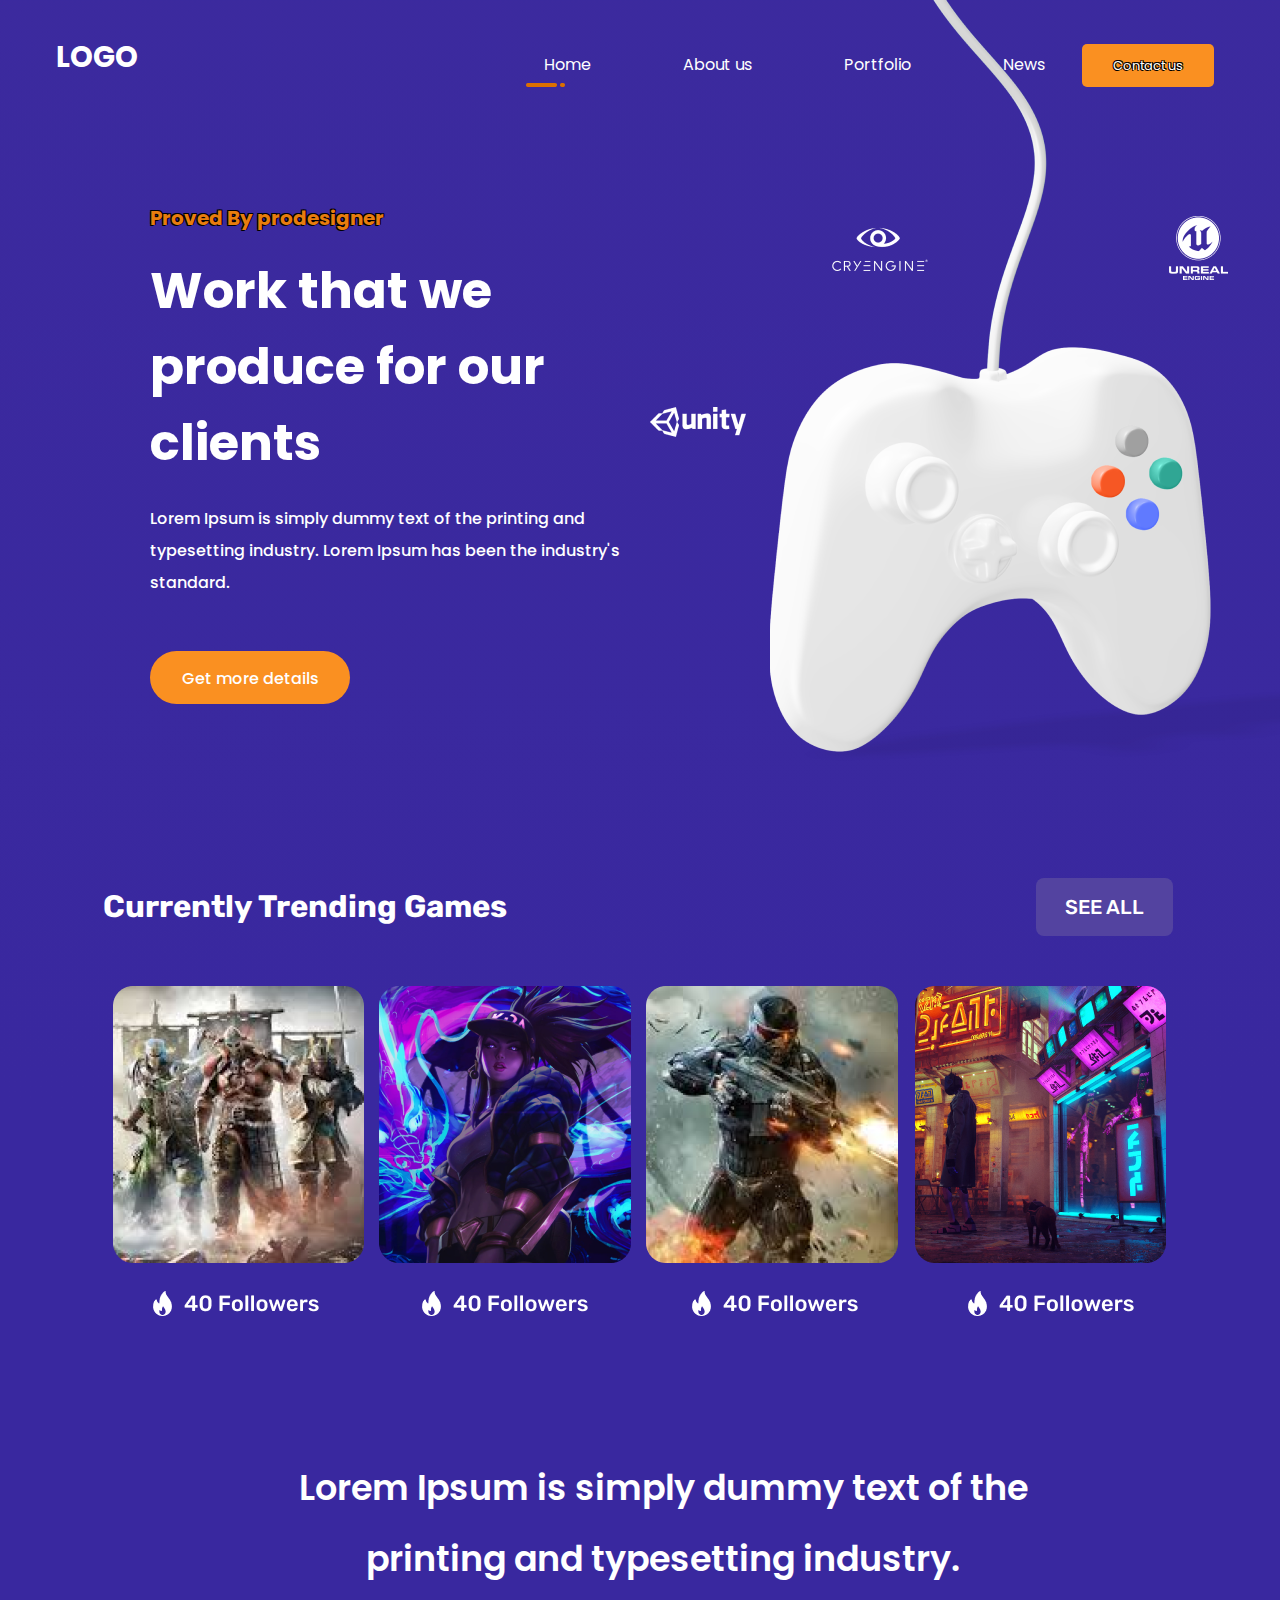
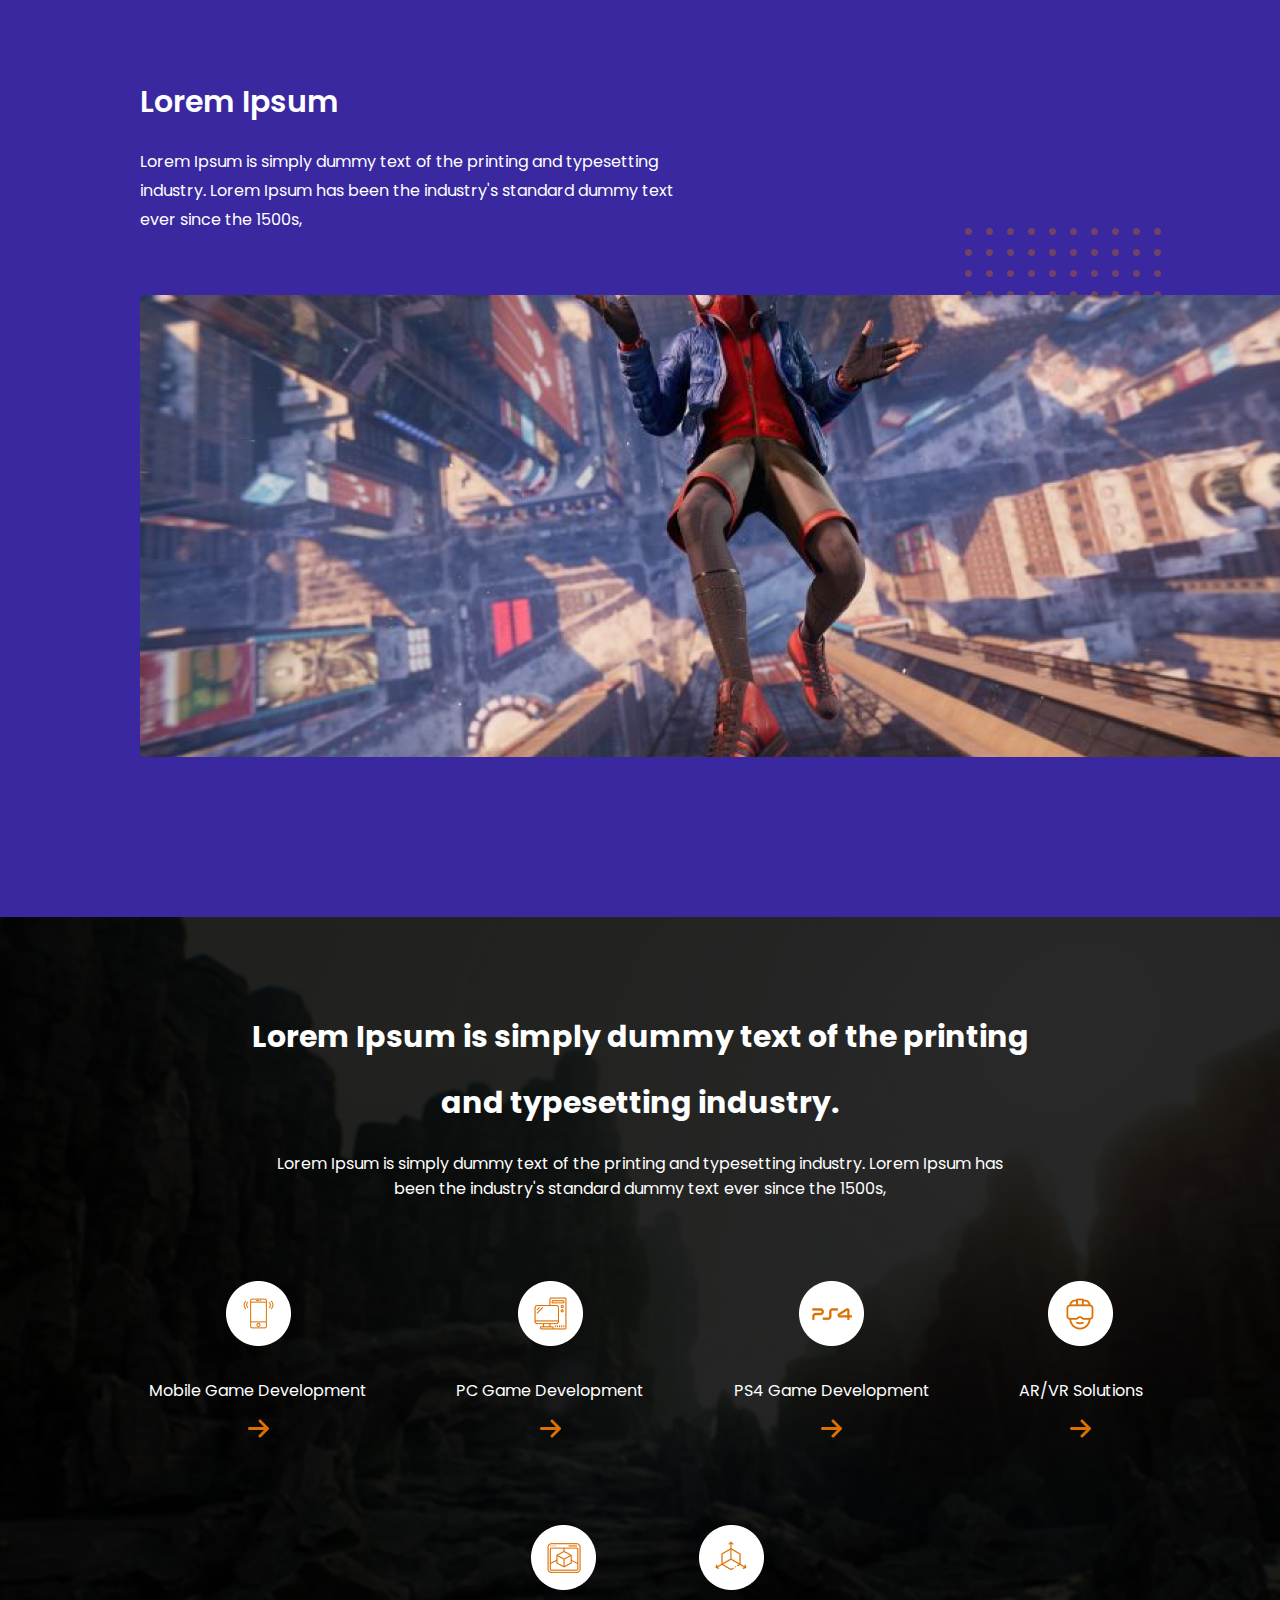
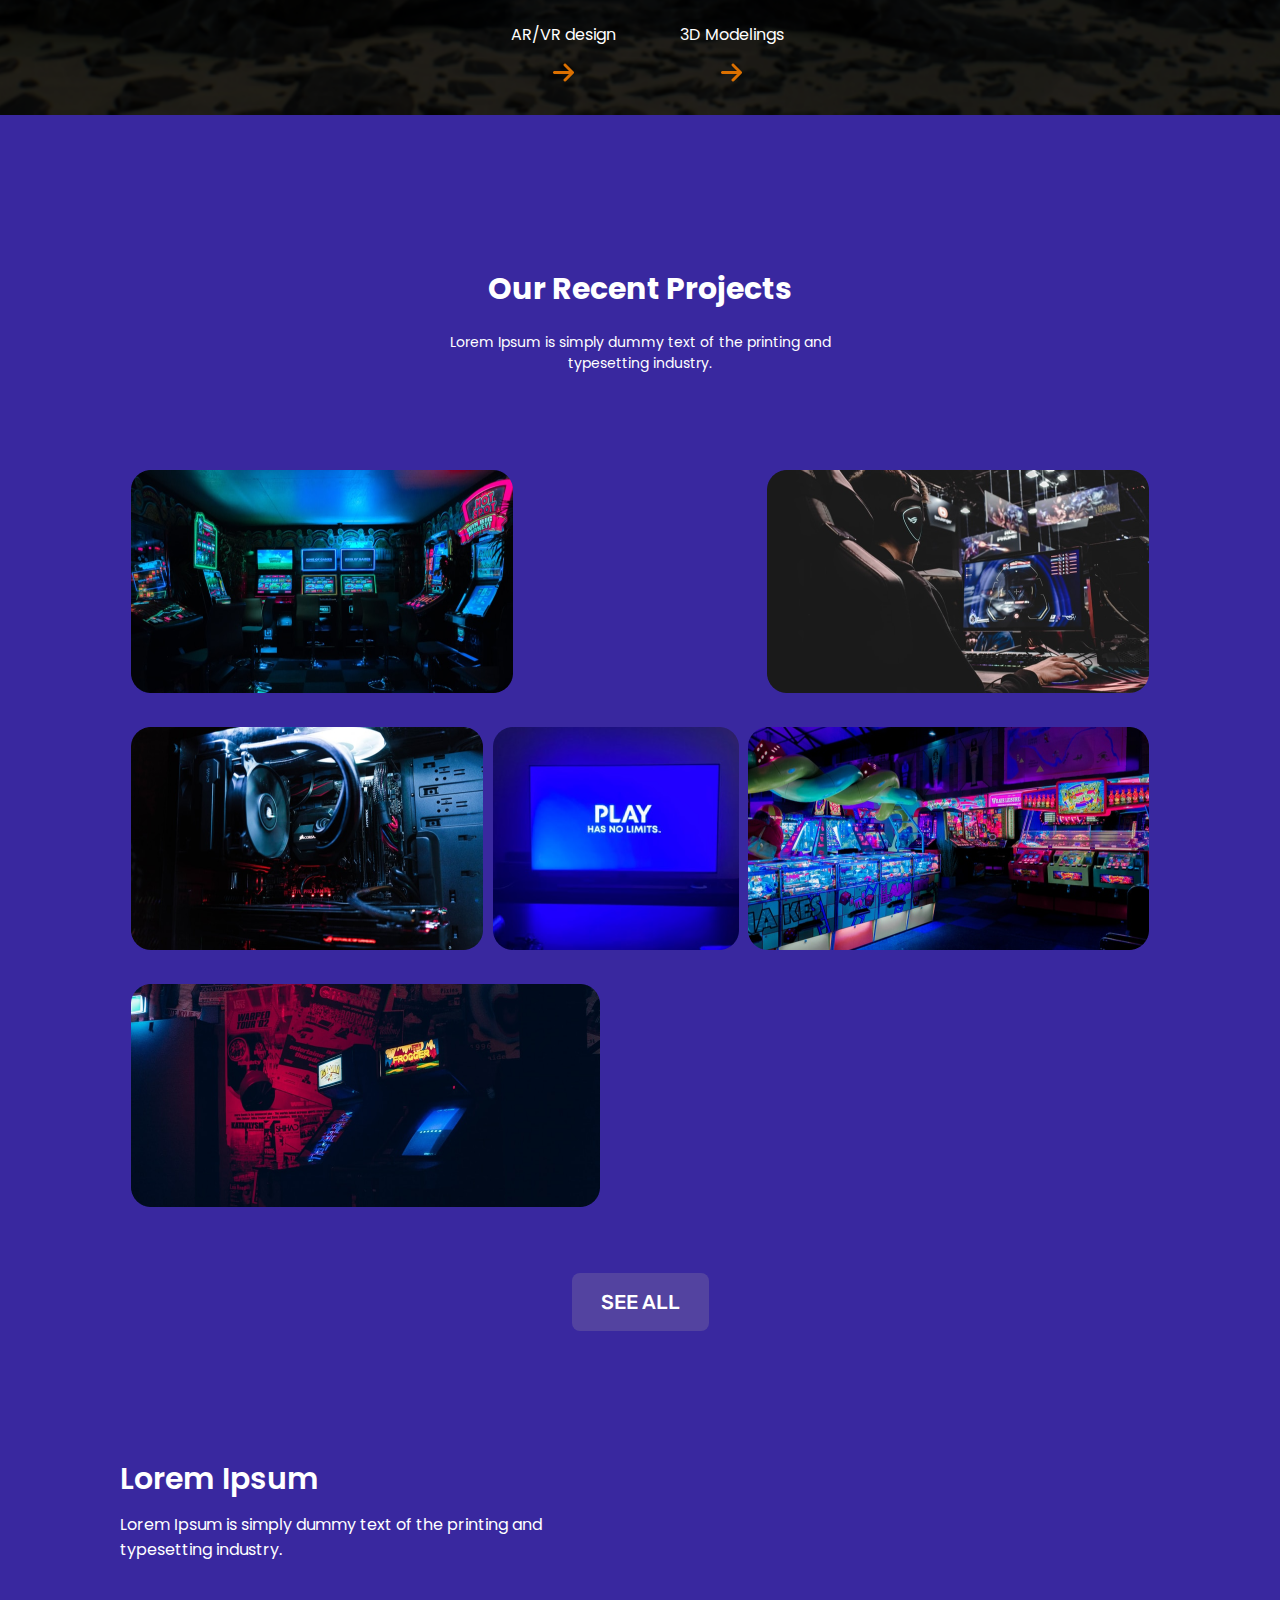
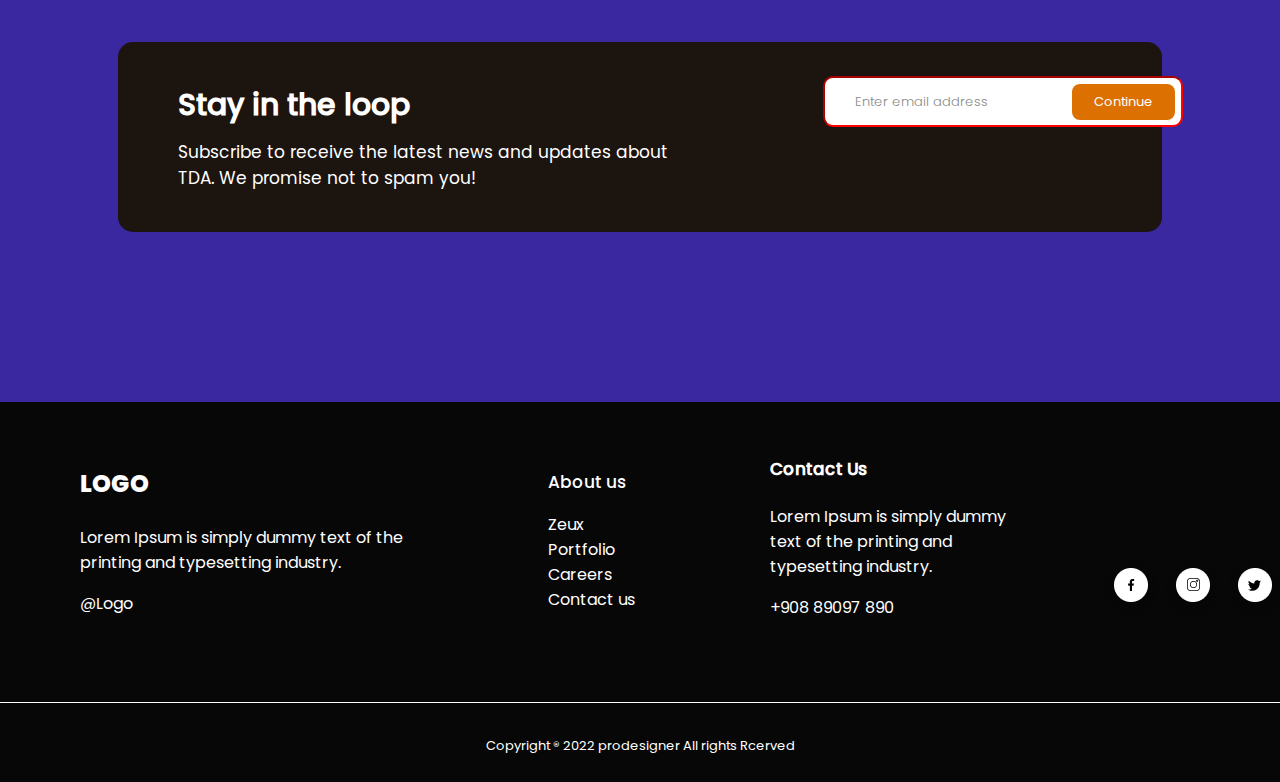
==== commit 848b2cf0: "Merge branch 'feature-validation-formulary'" ====
--- a/index.html
+++ b/index.html
@@ -20,10 +20,10 @@
       <a id="logo" href="#">LOGO</a>
       <nav>
         <ul class="menu">
-          <li><a href="#" id="home">Home</a></li>
-          <li><a href="#" id="about-us">About us</a></li>
-          <li><a href="#" id="portfolio">Portfolio</a></li>
-          <li><a href="#" id="news">News</a></li>
+          <li><a href="/pages/error-page/index.html" id="home">Home</a></li>
+          <li><a href="/pages/error-page/index.html" id="about-us">About us</a></li>
+          <li><a href="/pages/error-page/index.html" id="portfolio">Portfolio</a></li>
+          <li><a href="/pages/error-page/index.html" id="news">News</a></li>
           <li><a href="./pages/contact-us/index.html" id="btn-contact-us">Contact us</a></li>
         </ul>
         <img id="retangle-element" src="images/retangle-element.png" alt="element">
@@ -36,7 +36,7 @@
         <p id="pharagraph-2">Lorem Ipsum is simply dummy text of the printing and</p>
         <p id="pharagraph-2">typesetting industry. Lorem Ipsum has been the industry's</p>
         <p id="pharagraph-2"> standard.</p>
-        <a id="btn-more-details" href="#">Get more details</a>
+        <a id="btn-more-details" href="/pages/error-page/index.html">Get more details</a>
         <figure class="container-figure">
           <img id="joy-stick" src="images/joy-stick.png" alt="Joy Stick">
           <img id="engines" src="images/engines-components 1.png" alt="Engines">
@@ -44,7 +44,7 @@
       </section>
       <section class="container-trending-games">
         <h1>Currently Trending Games</h1>
-        <a  href="#">SEE ALL</a>
+        <a  href="/pages/error-page/index.html">SEE ALL</a>
       </section>
       <section class="container-list-games">
         <figure>
@@ -122,7 +122,7 @@
           <li><img src="images/Project-5.png" alt="Project 5"></li>
           <li><img src="images/Project-6.png" alt="Project 6"></li>
         </ul>
-        <a  href="#">SEE ALL</a>
+        <a  href="/pages/error-page/index.html">SEE ALL</a>
       </section>
       <section class="container-subscribe">
         <h1>Lorem Ipsum</h1>
@@ -134,8 +134,8 @@
               We promise not to spam you!</span>
           </div>
           <form class="form">
-            <input type="text" placeholder="Enter email address">
-            <a href="./pages/contact-us/index.html">Continue</a>
+            <input id="emailHomepage" name="email" type="text" placeholder="Enter email address">
+            <a href="./pages/contact-us/index.html" id="redirect">Continue</a>
           </form>
         </div>
       </section>
@@ -188,6 +188,6 @@
         <p>Copyright ® 2022 prodesigner All rights Rcerved</p>
       </div>
     </footer>
-    <script src="script.js"></script>
+    <script defer src="/script.js"></script>
   </body>
 </html>
--- a/css/sections/subscribe.css
+++ b/css/sections/subscribe.css
@@ -87,7 +87,7 @@
     padding-right: 80px;
 }
 
-.form a {
+#redirect {
     font-family: "Poppins-Regular";
     color: #FFFFFF;
     background-color: #DC7000;
@@ -97,4 +97,14 @@
     padding: 8px 22px;
     border-radius: 8px;
     margin: 8px;
+    cursor: not-allowed;
+    border: none;
 }
+
+#redirect.enabled {
+    cursor: pointer;
+}
+
+#redirect.enabled:hover {
+    background-color: #dc72008f;
+}
